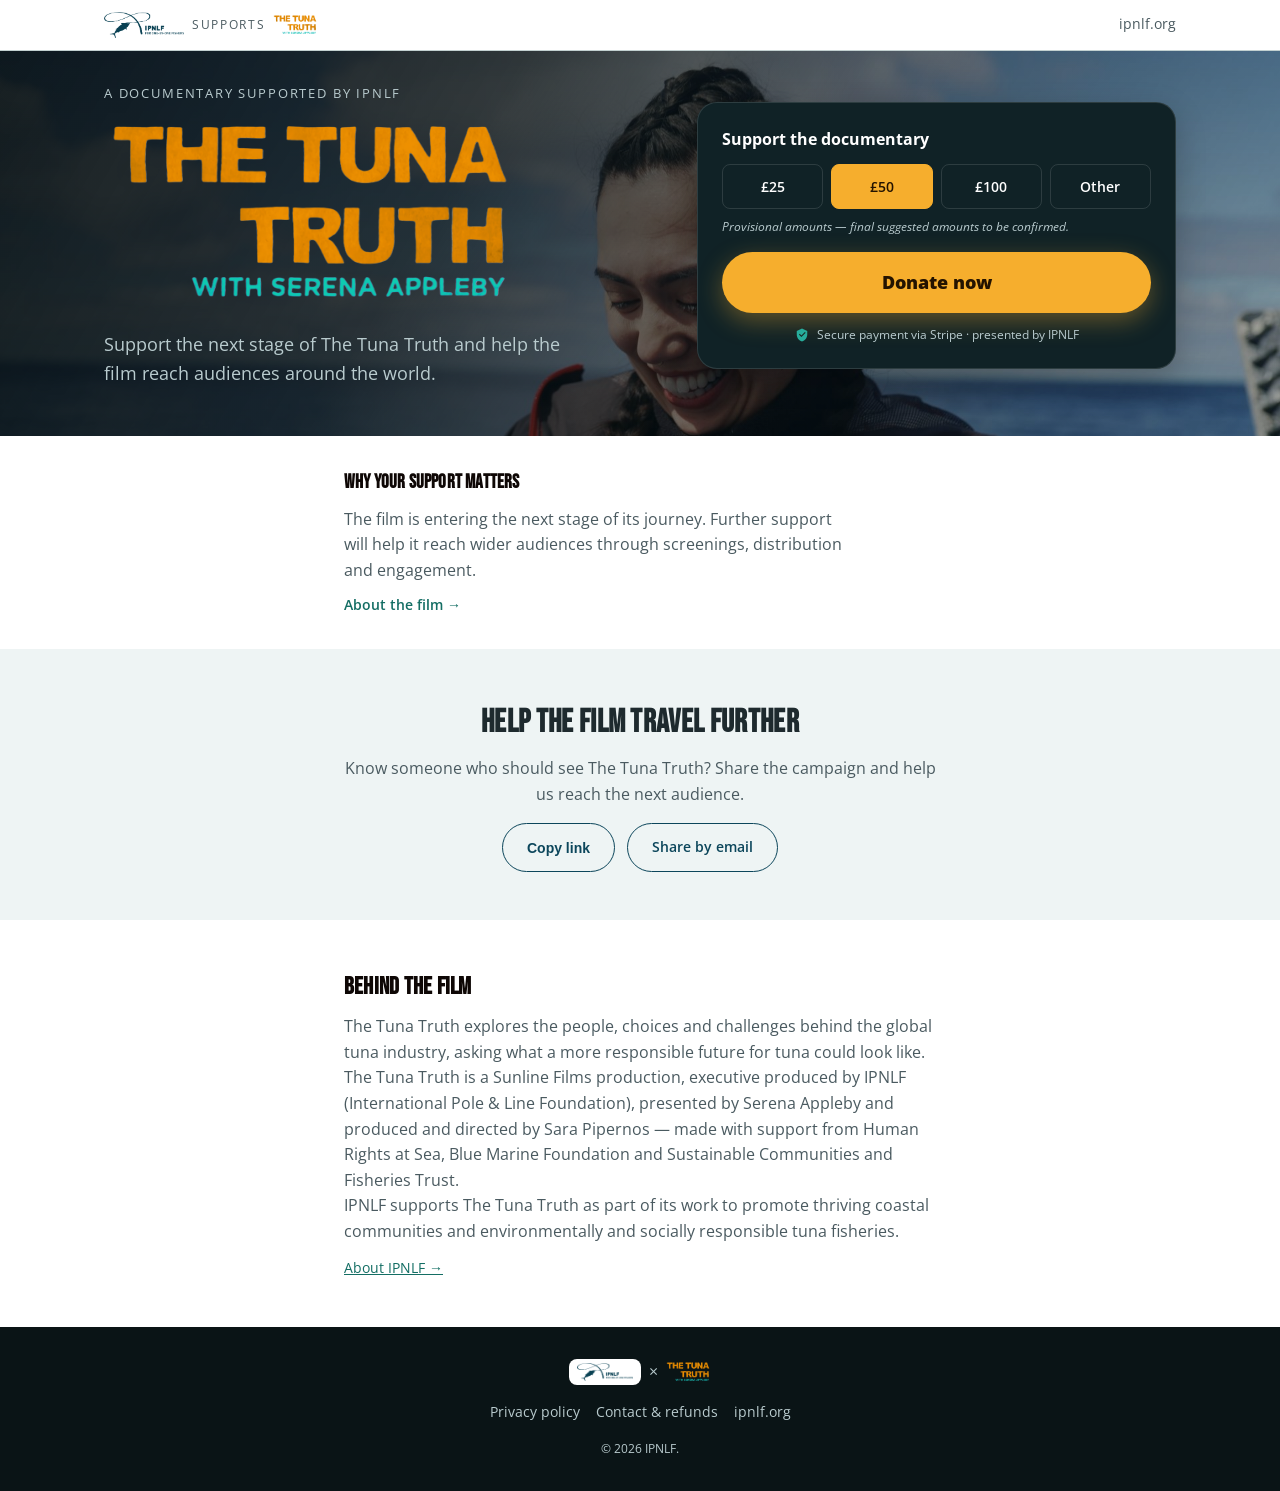
==== index.html @ 3b0a6639 "Point canonical URL, OG tags and QR at the live Netlify domain Site is now deployed at https://tunat" ====
<!DOCTYPE html>
<html lang="en-GB">
<head>
<meta charset="utf-8">
<meta name="viewport" content="width=device-width, initial-scale=1">
<title>The Tuna Truth — Support the documentary | IPNLF</title>
<meta name="description" content="Support The Tuna Truth, a documentary backed by IPNLF. Donate securely to help it reach further.">

<!-- Open Graph / social sharing -->
<meta property="og:type" content="website">
<meta property="og:title" content="The Tuna Truth — Support the documentary">
<meta property="og:description" content="Support The Tuna Truth, a documentary backed by IPNLF. Donate securely to help it reach further.">
<meta property="og:image" content="https://tunatruthdonation.netlify.app/assets/img/og-image.jpg">
<meta property="og:url" content="https://tunatruthdonation.netlify.app/">
<meta name="twitter:card" content="summary_large_image">

<link rel="icon" type="image/svg+xml" href="assets/img/favicon.svg">
<link rel="stylesheet" href="assets/css/tokens.css">
<link rel="stylesheet" href="assets/css/components.css">
</head>
<body>
<div id="app"></div>

<script src="assets/js/config.js"></script>
<script src="assets/js/components.js"></script>
<script>
  const sections = [
    TT.header(),
    TT.heroDonate(),
    TT.whySupportMatters(),
    TT.shareBlock(),
    TT.credibility(),
    TT.footer(),
  ];
  document.getElementById('app').innerHTML = sections.join('');
  TT.initInteractions();
</script>
</body>
</html>
---- assets/css/tokens.css ----
/* ============================================================
   TUNATRUTH SUPPORT — DESIGN TOKENS
   Brand core colours are carried over from the IPNLF design
   system (deep ocean teal-navy + warm orange/gold accent) so the
   page reads as genuinely IPNLF, but this page uses its own
   cinematic near-black surface + a single warm "support" accent
   for the donation interface, so it feels like a campaign page
   rather than a re-skin of the informational micro-sites.
   ============================================================ */
@import url("https://fonts.googleapis.com/css2?family=Bebas+Neue&family=Open+Sans:ital,wght@0,400;0,500;0,600;0,700;0,800;1,400;1,600&display=swap");

:root {
  /* ---- IPNLF brand core (unchanged from other IPNLF sites) ---- */
  --ipnlf-deep:    #0C465B;
  --ipnlf-teal:    #27AD9C;
  --ipnlf-ocean:   #5CA1B9;
  --ipnlf-orange:  #E88C33;
  --ipnlf-gold:    #F6AE2D;
  --ipnlf-teal-deep:  #146E64;

  /* ---- Cinematic surface (TunaTruth-specific, campaign feel) ---- */
  --cinema-black:   #0A1416;
  --cinema-panel:   #102226;
  --cinema-line:    rgba(255,255,255,0.12);

  /* ---- Neutrals ---- */
  --ipnlf-ink:     #0E0705;
  --ipnlf-slate:   #4A5A60;
  --ipnlf-mist:    #C2D0D0;
  --ipnlf-foam:    #EEF4F4;
  --ipnlf-white:   #FFFFFF;

  /* ---- Semantic text ---- */
  --text-strong:       var(--ipnlf-ink);
  --text-body:         #1E2A2E;
  --text-muted:        var(--ipnlf-slate);
  --text-on-dark:      var(--ipnlf-white);
  --text-on-dark-soft: #B9CBCE;
  --text-link:         var(--ipnlf-teal-deep);

  /* ---- Semantic surfaces ---- */
  --surface-page:  var(--ipnlf-white);
  --surface-soft:  var(--ipnlf-foam);
  --surface-dark:  var(--cinema-black);
  --surface-panel: var(--cinema-panel);

  /* ---- Borders ---- */
  --border-subtle:  var(--ipnlf-mist);
  --border-on-dark: var(--cinema-line);

  /* ---- Brand actions ----
     The donate CTA deliberately uses the warm gold/orange pair, not the
     teal used for informational links elsewhere, so it reads as the one
     actionable thing on the screen rather than blending with nav/body links. */
  --brand-primary:   var(--ipnlf-deep);
  --brand-secondary: var(--ipnlf-teal);
  --cta-bg:          var(--ipnlf-gold);
  --cta-bg-hover:    #ffbf49;
  --cta-text:        #241300;

  /* ---- Type ---- */
  --font-display: "Bebas Neue", "Anton", "Oswald", sans-serif;
  --font-text:    "Open Sans", "Helvetica Neue", Arial, sans-serif;

  --fs-display-lg: 3.25rem;
  --fs-display-md: 2.5rem;
  --fs-h1: 2rem;
  --fs-h2: 1.5rem;
  --fs-h3: 1.2rem;
  --fs-body-lg: 1.125rem;
  --fs-body: 1rem;
  --fs-body-sm: 0.875rem;
  --fs-caption: 0.75rem;
  --fs-overline: 0.8125rem;

  --lh-display: 0.96;
  --lh-heading: 1.15;
  --lh-snug: 1.35;
  --lh-body: 1.6;

  --ls-display: 0.01em;
  --ls-overline: 0.14em;

  /* ---- Spacing (8px base) ---- */
  --space-1: 0.25rem;
  --space-2: 0.5rem;
  --space-3: 0.75rem;
  --space-4: 1rem;
  --space-5: 1.5rem;
  --space-6: 2rem;
  --space-7: 3rem;
  --space-8: 4rem;

  /* ---- Radii ---- */
  --radius-sm: 8px;
  --radius-md: 14px;
  --radius-lg: 20px;
  --radius-pill: 999px;

  /* ---- Shadows ---- */
  --shadow-sm: 0 2px 8px rgba(0,0,0,0.12);
  --shadow-md: 0 10px 30px rgba(0,0,0,0.22);
  --shadow-cta: 0 8px 24px rgba(246,174,45,0.35);

  /* ---- Layout ---- */
  --container-max: 1120px;
  --container-narrow: 640px;
  --container-donate: 420px;
}
---- assets/css/components.css ----
/* ============================================================
   TUNATRUTH SUPPORT — COMPONENTS
   Mobile-first: the hero+donate panel is written to fit inside a
   single phone viewport without scrolling wherever practical.
   ============================================================ */

* { box-sizing: border-box; }

html { scroll-behavior: smooth; }

body {
  margin: 0;
  background: var(--surface-page);
  color: var(--text-body);
  font-family: var(--font-text);
  font-size: var(--fs-body);
  line-height: var(--lh-body);
  -webkit-font-smoothing: antialiased;
}

img { max-width: 100%; display: block; }
a { color: var(--text-link); }

.tt-container {
  max-width: var(--container-max);
  margin: 0 auto;
  padding: 0 var(--space-5);
}

/* ---- real logo images (replace earlier fabricated CSS wordmarks) ---- */
.tt-logo { display: block; width: auto; }
.tt-logo--ipnlf.tt-logo--xs { height: 18px; }
.tt-logo--ipnlf.tt-logo--sm { height: 26px; }
.tt-logo--tunatruth.tt-logo--xs { height: 22px; }
.tt-logo--tunatruth.tt-logo--sm { height: 34px; }
.tt-logo--tunatruth.tt-logo--lg { width: clamp(220px, 46vw, 420px); height: auto; }

/* IPNLF's real logo is dark navy on transparent, made for light
   backgrounds — this chip gives it a light patch to sit on wherever it
   needs to appear over a dark surface (footer, confirmation page). */
.tt-logo-chip {
  display: inline-flex;
  align-items: center;
  background: var(--ipnlf-white);
  padding: var(--space-1) var(--space-2);
  border-radius: var(--radius-sm);
}

/* ---- header ----
   Light surface (not the cinematic dark used elsewhere) so IPNLF's real
   logo — dark navy on transparent, designed for light backgrounds —
   reads properly rather than disappearing into a dark bar. */
.tt-header {
  background: var(--surface-page);
  border-bottom: 1px solid var(--border-subtle);
}
.tt-header__inner {
  display: flex;
  align-items: center;
  justify-content: space-between;
  padding-top: var(--space-3);
  padding-bottom: var(--space-3);
}
.tt-lockup { display: flex; align-items: center; gap: var(--space-2); flex-wrap: wrap; }
.tt-lockup__joiner {
  font-family: var(--font-text);
  font-size: var(--fs-caption);
  color: var(--text-muted);
  text-transform: uppercase;
  letter-spacing: var(--ls-overline);
}
.tt-header__link {
  color: var(--text-muted);
  font-size: var(--fs-body-sm);
  text-decoration: none;
  border-bottom: 1px solid transparent;
}
.tt-header__link:hover { border-bottom-color: currentColor; }

/* ---- hero + donate (above the fold) ---- */
.tt-hero {
  background-color: var(--surface-dark);
  /* Dark scrim (heavier over the identity/logo side) over the real
     documentary still, so the logo and support line stay legible
     regardless of how bright the sky is behind them. */
  background-image:
    linear-gradient(120deg, rgba(6,14,16,0.90) 0%, rgba(6,14,16,0.78) 35%, rgba(6,14,16,0.45) 65%, rgba(6,14,16,0.25) 100%),
    url("../img/hero-photo.jpg");
  background-size: cover;
  background-position: center 30%;
  padding: var(--space-6) 0 var(--space-7);
}
.tt-hero__grid {
  display: grid;
  gap: var(--space-6);
  grid-template-columns: 1fr;
}
/* Tighten the above-the-fold block on small phones so the CTA (and
   ideally the trust line under it) clears the viewport without
   scrolling, even once browser chrome eats into real usable height. */
@media (max-width: 480px) {
  .tt-hero { padding: var(--space-3) 0 var(--space-4); }
  .tt-hero__grid { gap: var(--space-3); }
  .tt-hero__eyebrow { margin-bottom: var(--space-1); font-size: 0.7rem; }
  .tt-hero__title { margin-bottom: var(--space-1); }
  .tt-logo--tunatruth.tt-logo--lg { width: clamp(170px, 58vw, 260px); }
  .tt-hero__support-line { font-size: var(--fs-body); }
  .tt-donate-panel { padding: var(--space-4); }
  .tt-donate-panel__eyebrow { margin-bottom: var(--space-2); }
  .tt-amounts { margin-bottom: var(--space-1); }
  .tt-donate-panel__note { margin-bottom: var(--space-2); }
  .tt-donate-panel__trust { margin-top: var(--space-2); }
}
@media (min-width: 860px) {
  .tt-hero__grid { grid-template-columns: 1.05fr 0.95fr; align-items: center; gap: var(--space-8); }
}

.tt-hero__eyebrow {
  margin: 0 0 var(--space-2);
  color: var(--text-on-dark-soft);
  font-size: var(--fs-overline);
  text-transform: uppercase;
  letter-spacing: var(--ls-overline);
}
.tt-hero__title { margin: 0 0 var(--space-3); }
.tt-hero__support-line {
  margin: 0;
  max-width: 46ch;
  color: var(--text-on-dark-soft);
  font-size: var(--fs-body-lg);
}

.tt-hero__panel { display: flex; }

.tt-donate-panel {
  width: 100%;
  background: var(--surface-panel);
  border: 1px solid var(--border-on-dark);
  border-radius: var(--radius-lg);
  padding: var(--space-5);
  box-shadow: var(--shadow-md);
}
.tt-donate-panel__eyebrow {
  margin: 0 0 var(--space-3);
  color: var(--ipnlf-white);
  font-weight: 700;
  font-size: var(--fs-body);
}
.tt-amounts {
  display: grid;
  grid-template-columns: repeat(4, 1fr);
  gap: var(--space-2);
  margin-bottom: var(--space-2);
}
.tt-amount {
  font-family: var(--font-text);
  font-size: var(--fs-body-sm);
  font-weight: 600;
  padding: var(--space-3) var(--space-1);
  border-radius: var(--radius-sm);
  border: 1px solid var(--border-on-dark);
  background: transparent;
  color: var(--ipnlf-white);
  cursor: pointer;
  transition: background 0.15s, border-color 0.15s;
}
.tt-amount:hover { border-color: var(--ipnlf-gold); }
.tt-amount.is-selected {
  background: var(--ipnlf-gold);
  border-color: var(--ipnlf-gold);
  color: var(--cta-text);
}
.tt-donate-panel__note {
  margin: 0 0 var(--space-4);
  font-size: var(--fs-caption);
  color: var(--text-on-dark-soft);
  font-style: italic;
}
.tt-cta {
  display: block;
  width: 100%;
  text-align: center;
  padding: var(--space-4);
  border-radius: var(--radius-pill);
  background: var(--cta-bg);
  color: var(--cta-text);
  font-weight: 800;
  font-size: var(--fs-body-lg);
  text-decoration: none;
  box-shadow: var(--shadow-cta);
  transition: background 0.15s, transform 0.1s;
}
.tt-cta:hover { background: var(--cta-bg-hover); }
.tt-cta:active { transform: translateY(1px); }
.tt-donate-panel__trust {
  display: flex;
  align-items: center;
  gap: var(--space-2);
  justify-content: center;
  margin: var(--space-3) 0 0;
  font-size: var(--fs-caption);
  color: var(--text-on-dark-soft);
}
.tt-donate-panel__trust svg { color: var(--ipnlf-teal); flex-shrink: 0; }

/* ---- generic sections ---- */
.tt-section { padding: var(--space-7) 0; }
.tt-section--soft { background: var(--surface-soft); }
.tt-section__grid {
  display: grid;
  gap: var(--space-5);
  grid-template-columns: 1fr;
}
@media (min-width: 720px) {
  .tt-section__grid { grid-template-columns: repeat(3, 1fr); }
}
.tt-card__title {
  margin: 0 0 var(--space-2);
  font-family: var(--font-display);
  font-size: var(--fs-h2);
  color: var(--text-strong);
  letter-spacing: var(--ls-display);
}
.tt-card__body { margin: 0; color: var(--text-muted); }

/* ---- why your support matters ----
   Deliberately lighter than a full .tt-section: one short reassurance
   block, not a third of an information page, so it doesn't compete
   with the hero/donate panel above it. */
.tt-why { padding: var(--space-6) 0; }
.tt-why__inner { max-width: var(--container-narrow); }
.tt-why__title {
  margin: 0 0 var(--space-2);
  font-family: var(--font-display);
  font-size: var(--fs-h3);
  color: var(--text-strong);
  letter-spacing: var(--ls-display);
}
.tt-why__body { margin: 0 0 var(--space-2); color: var(--text-muted); max-width: 56ch; }
.tt-why__link { font-size: var(--fs-body-sm); font-weight: 600; text-decoration: none; }
.tt-why__link:hover { text-decoration: underline; }

/* ---- share ---- */
.tt-share { text-align: center; max-width: var(--container-narrow); }
.tt-share__title {
  margin: 0 0 var(--space-2);
  font-family: var(--font-display);
  font-size: var(--fs-h1);
  letter-spacing: var(--ls-display);
}
.tt-share__body { margin: 0 0 var(--space-4); color: var(--text-muted); }
.tt-share__actions { display: flex; gap: var(--space-3); justify-content: center; flex-wrap: wrap; }
.tt-btn-secondary {
  padding: var(--space-3) var(--space-5);
  border-radius: var(--radius-pill);
  border: 1px solid var(--ipnlf-deep);
  background: transparent;
  color: var(--ipnlf-deep);
  font-weight: 600;
  font-size: var(--fs-body-sm);
  cursor: pointer;
  text-decoration: none;
}
.tt-btn-secondary:hover { background: var(--ipnlf-deep); color: var(--ipnlf-white); }
.tt-share__copied { margin: var(--space-3) 0 0; color: var(--ipnlf-teal-deep); font-size: var(--fs-body-sm); }

/* ---- credibility ---- */
.tt-credibility { max-width: var(--container-narrow); }
.tt-credibility__links { display: flex; gap: var(--space-4); margin-top: var(--space-3); flex-wrap: wrap; font-size: var(--fs-body-sm); }

/* ---- footer ---- */
.tt-footer { background: var(--surface-dark); padding: var(--space-6) 0; }
.tt-footer__inner { display: flex; flex-direction: column; gap: var(--space-4); align-items: center; text-align: center; }
.tt-footer__brands { display: flex; align-items: center; gap: var(--space-2); }
.tt-footer__x { color: var(--text-on-dark-soft); }
.tt-footer__links { display: flex; gap: var(--space-4); flex-wrap: wrap; justify-content: center; }
.tt-footer__links a { color: var(--text-on-dark-soft); font-size: var(--fs-body-sm); text-decoration: none; }
.tt-footer__links a:hover { color: var(--ipnlf-white); }
.tt-footer__copy { margin: 0; color: var(--text-on-dark-soft); font-size: var(--fs-caption); }

/* ---- focus visibility (accessibility) ---- */
a:focus-visible, button:focus-visible {
  outline: 3px solid var(--ipnlf-gold);
  outline-offset: 2px;
}

/* ---- confirmation page (thank-you.html) ---- */
.tt-confirm {
  min-height: 100vh;
  display: flex;
  align-items: center;
  justify-content: center;
  background: var(--surface-dark);
  padding: var(--space-6) var(--space-5);
}
.tt-confirm__panel {
  max-width: 480px;
  text-align: center;
  background: var(--surface-panel);
  border: 1px solid var(--border-on-dark);
  border-radius: var(--radius-lg);
  padding: var(--space-7) var(--space-5);
}
.tt-confirm__icon { color: var(--ipnlf-teal); margin-bottom: var(--space-4); }
.tt-confirm__title {
  margin: 0 0 var(--space-3);
  font-family: var(--font-display);
  font-size: var(--fs-display-md);
  color: var(--ipnlf-white);
  letter-spacing: var(--ls-display);
}
.tt-confirm__body { color: var(--text-on-dark-soft); margin: 0 0 var(--space-5); }
.tt-confirm__actions { display: flex; gap: var(--space-3); justify-content: center; flex-wrap: wrap; }
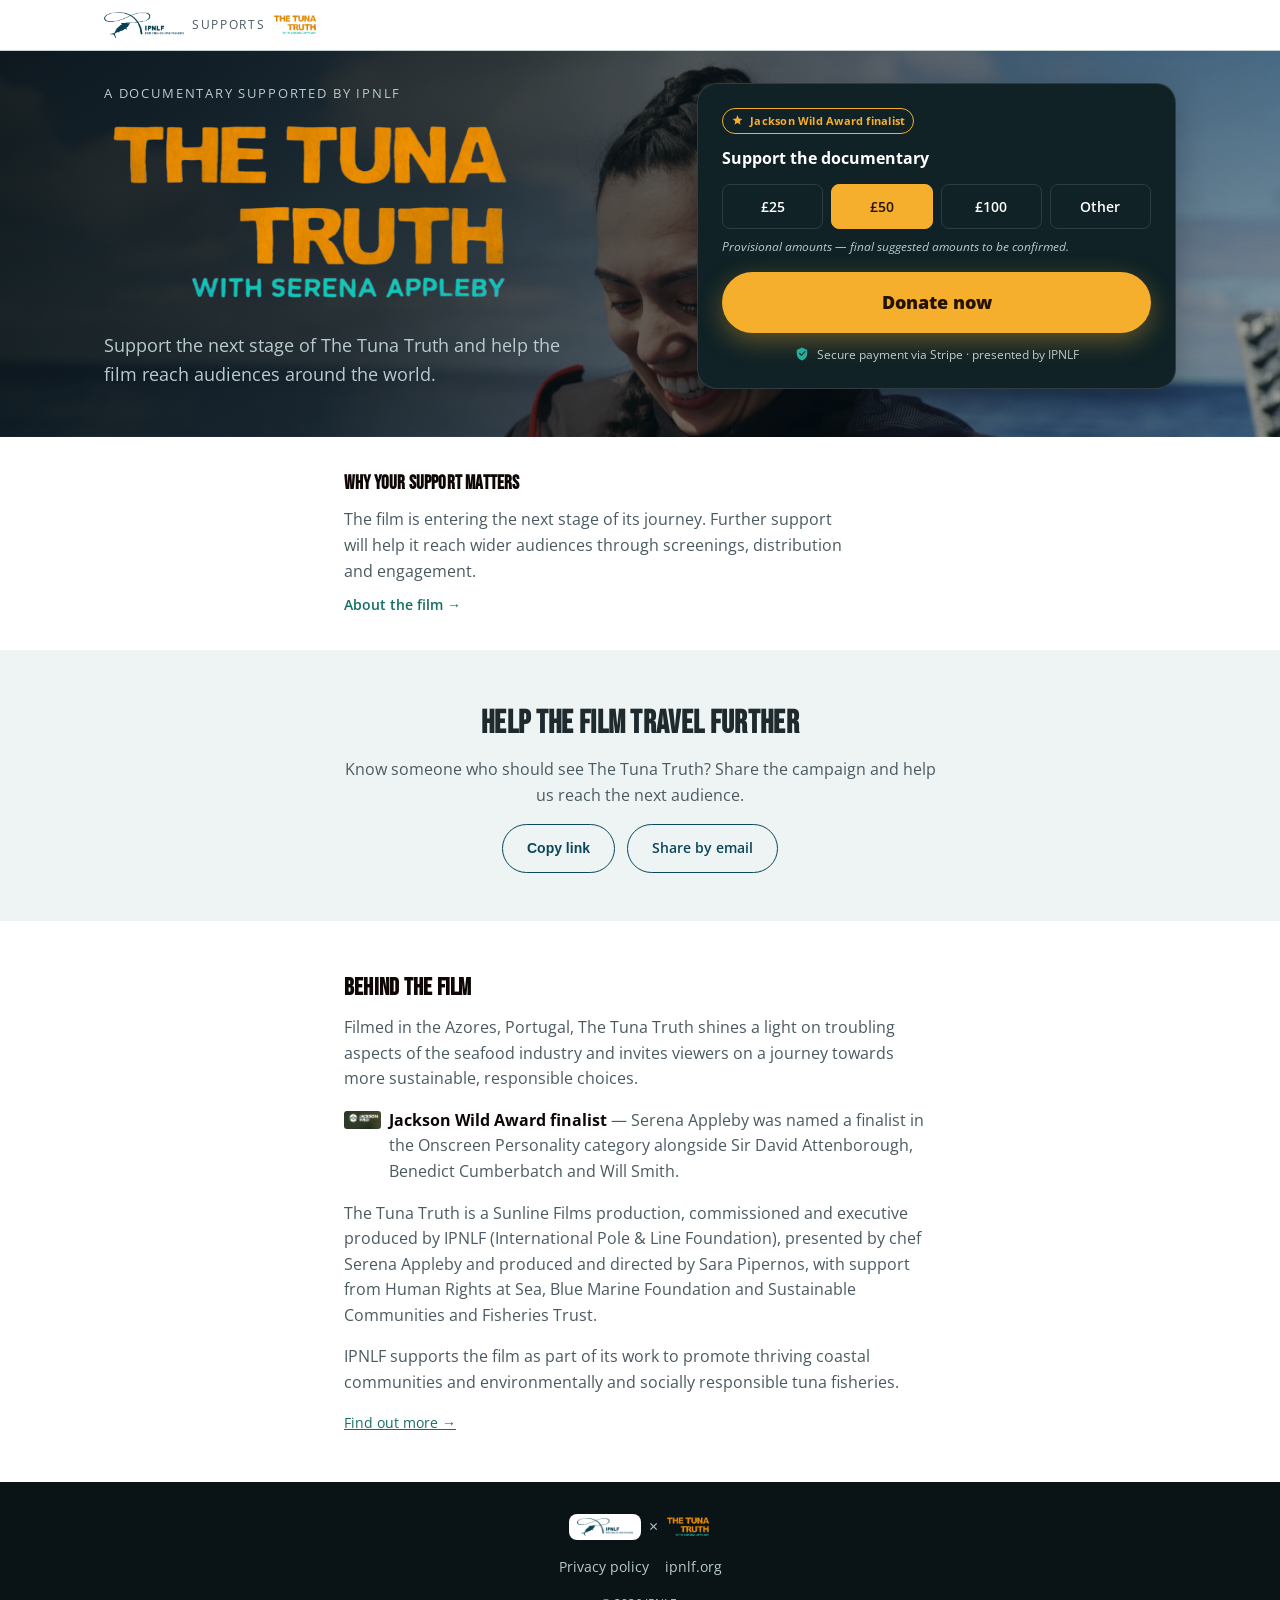
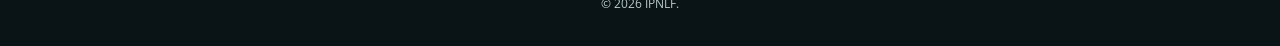
==== commit bea6b358: "Move hosting from Netlify to GitHub Pages under the IPNLF org Repo transferred to github.com/IPNLF/t" ====
--- a/index.html
+++ b/index.html
@@ -10,8 +10,8 @@
 <meta property="og:type" content="website">
 <meta property="og:title" content="The Tuna Truth — Support the documentary">
 <meta property="og:description" content="Support The Tuna Truth, a documentary backed by IPNLF. Donate securely to help it reach further.">
-<meta property="og:image" content="https://tunatruthdonation.netlify.app/assets/img/og-image.jpg">
-<meta property="og:url" content="https://tunatruthdonation.netlify.app/">
+<meta property="og:image" content="https://ipnlf.github.io/tunatruth-support/assets/img/og-image.jpg">
+<meta property="og:url" content="https://ipnlf.github.io/tunatruth-support/">
 <meta name="twitter:card" content="summary_large_image">
 
 <link rel="icon" type="image/svg+xml" href="assets/img/favicon.svg">
--- a/assets/css/components.css
+++ b/assets/css/components.css
@@ -106,6 +106,7 @@
   .tt-logo--tunatruth.tt-logo--lg { width: clamp(170px, 58vw, 260px); }
   .tt-hero__support-line { font-size: var(--fs-body); }
   .tt-donate-panel { padding: var(--space-4); }
+  .tt-award-badge { margin-bottom: var(--space-2); }
   .tt-donate-panel__eyebrow { margin-bottom: var(--space-2); }
   .tt-amounts { margin-bottom: var(--space-1); }
   .tt-donate-panel__note { margin-bottom: var(--space-2); }
@@ -139,6 +140,19 @@
   border-radius: var(--radius-lg);
   padding: var(--space-5);
   box-shadow: var(--shadow-md);
+}
+.tt-award-badge {
+  display: inline-flex;
+  align-items: center;
+  gap: 6px;
+  margin: 0 0 var(--space-3);
+  padding: 3px var(--space-2);
+  border: 1px solid var(--ipnlf-gold);
+  border-radius: var(--radius-pill);
+  color: var(--ipnlf-gold);
+  font-size: 0.7rem;
+  font-weight: 700;
+  letter-spacing: 0.02em;
 }
 .tt-donate-panel__eyebrow {
   margin: 0 0 var(--space-3);
@@ -264,9 +278,32 @@
 .tt-btn-secondary:hover { background: var(--ipnlf-deep); color: var(--ipnlf-white); }
 .tt-share__copied { margin: var(--space-3) 0 0; color: var(--ipnlf-teal-deep); font-size: var(--fs-body-sm); }
 
-/* ---- credibility ---- */
+/* ---- credibility ----
+   Deliberately one quiet register throughout: one body-copy style,
+   one understated emphasis style for the award line, one link style.
+   No cards, no dividers — calmer and more editorial than a section
+   with a different visual treatment per paragraph. */
 .tt-credibility { max-width: var(--container-narrow); }
-.tt-credibility__links { display: flex; gap: var(--space-4); margin-top: var(--space-3); flex-wrap: wrap; font-size: var(--fs-body-sm); }
+.tt-credibility p {
+  margin: 0 0 var(--space-4);
+  color: var(--text-muted);
+  font-size: var(--fs-body);
+  line-height: var(--lh-body);
+}
+.tt-credibility__award-line {
+  display: flex;
+  align-items: flex-start;
+  gap: var(--space-2);
+}
+.tt-credibility__award-line strong { color: var(--text-strong); }
+.tt-credibility__award-mark {
+  height: 18px;
+  width: auto;
+  border-radius: 3px;
+  flex-shrink: 0;
+  margin-top: 3px;
+}
+.tt-credibility__links { display: flex; gap: var(--space-4); margin-top: var(--space-1); flex-wrap: wrap; font-size: var(--fs-body-sm); }
 
 /* ---- footer ---- */
 .tt-footer { background: var(--surface-dark); padding: var(--space-6) 0; }
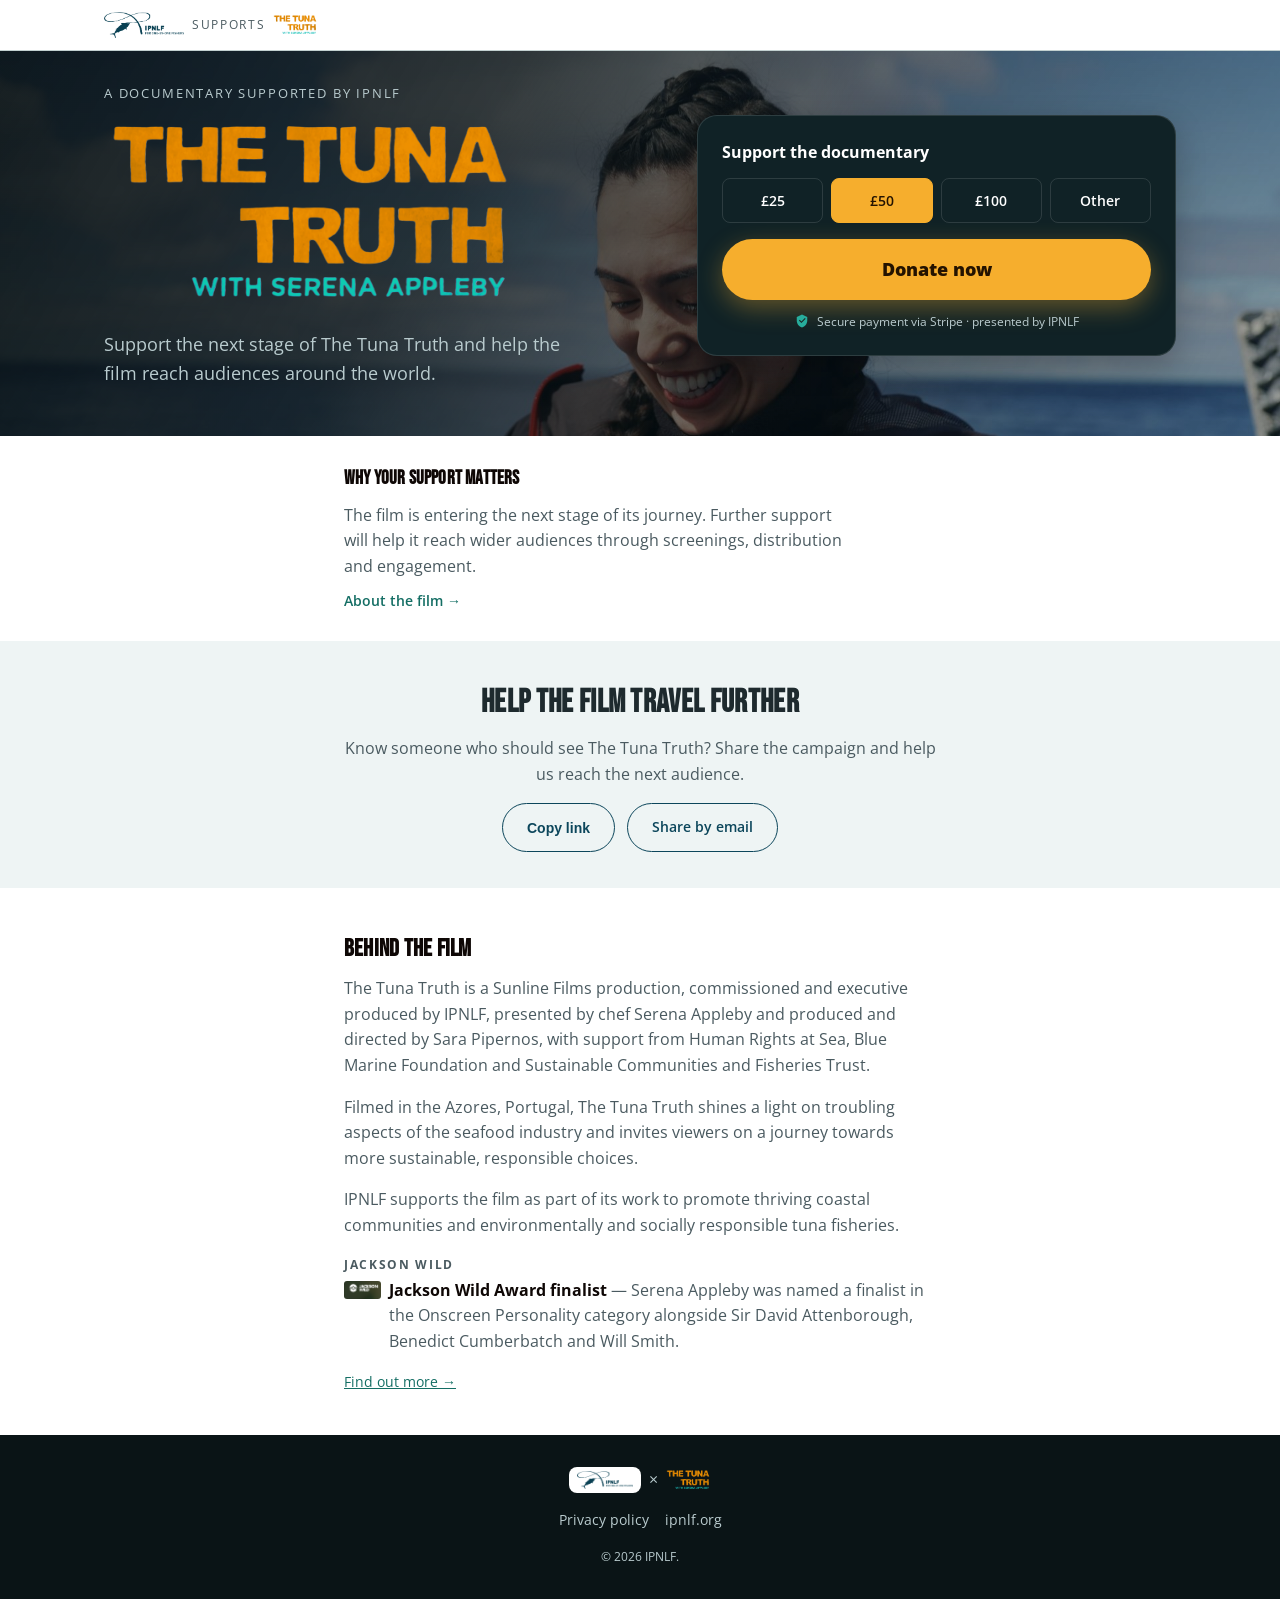
==== commit b3067a6e: "Move to custom domain: donate.tunatruth.com ipnlf.org's DNS isn't managed through the Wix account we" ====
--- a/index.html
+++ b/index.html
@@ -10,8 +10,8 @@
 <meta property="og:type" content="website">
 <meta property="og:title" content="The Tuna Truth — Support the documentary">
 <meta property="og:description" content="Support The Tuna Truth, a documentary backed by IPNLF. Donate securely to help it reach further.">
-<meta property="og:image" content="https://ipnlf.github.io/tunatruth-support/assets/img/og-image.jpg">
-<meta property="og:url" content="https://ipnlf.github.io/tunatruth-support/">
+<meta property="og:image" content="https://donate.tunatruth.com/assets/img/og-image.jpg">
+<meta property="og:url" content="https://donate.tunatruth.com/">
 <meta name="twitter:card" content="summary_large_image">
 
 <link rel="icon" type="image/svg+xml" href="assets/img/favicon.svg">
--- a/assets/css/components.css
+++ b/assets/css/components.css
@@ -106,10 +106,8 @@
   .tt-logo--tunatruth.tt-logo--lg { width: clamp(170px, 58vw, 260px); }
   .tt-hero__support-line { font-size: var(--fs-body); }
   .tt-donate-panel { padding: var(--space-4); }
-  .tt-award-badge { margin-bottom: var(--space-2); }
   .tt-donate-panel__eyebrow { margin-bottom: var(--space-2); }
-  .tt-amounts { margin-bottom: var(--space-1); }
-  .tt-donate-panel__note { margin-bottom: var(--space-2); }
+  .tt-amounts { margin-bottom: var(--space-3); }
   .tt-donate-panel__trust { margin-top: var(--space-2); }
 }
 @media (min-width: 860px) {
@@ -141,19 +139,6 @@
   padding: var(--space-5);
   box-shadow: var(--shadow-md);
 }
-.tt-award-badge {
-  display: inline-flex;
-  align-items: center;
-  gap: 6px;
-  margin: 0 0 var(--space-3);
-  padding: 3px var(--space-2);
-  border: 1px solid var(--ipnlf-gold);
-  border-radius: var(--radius-pill);
-  color: var(--ipnlf-gold);
-  font-size: 0.7rem;
-  font-weight: 700;
-  letter-spacing: 0.02em;
-}
 .tt-donate-panel__eyebrow {
   margin: 0 0 var(--space-3);
   color: var(--ipnlf-white);
@@ -164,7 +149,7 @@
   display: grid;
   grid-template-columns: repeat(4, 1fr);
   gap: var(--space-2);
-  margin-bottom: var(--space-2);
+  margin-bottom: var(--space-4);
 }
 .tt-amount {
   font-family: var(--font-text);
@@ -183,12 +168,6 @@
   background: var(--ipnlf-gold);
   border-color: var(--ipnlf-gold);
   color: var(--cta-text);
-}
-.tt-donate-panel__note {
-  margin: 0 0 var(--space-4);
-  font-size: var(--fs-caption);
-  color: var(--text-on-dark-soft);
-  font-style: italic;
 }
 .tt-cta {
   display: block;
@@ -218,8 +197,12 @@
 .tt-donate-panel__trust svg { color: var(--ipnlf-teal); flex-shrink: 0; }
 
 /* ---- generic sections ---- */
-.tt-section { padding: var(--space-7) 0; }
-.tt-section--soft { background: var(--surface-soft); }
+/* 2.625rem is ~12.5% tighter than the space-7 (3rem) this used to be —
+   applies to "Behind the film"; "Why your support matters" and "Help
+   the film travel further" have their own (tighter still) overrides
+   below, per the 2026-09-08 spacing pass. */
+.tt-section { padding: 2.625rem 0; }
+.tt-section--soft { background: var(--surface-soft); padding: 2.25rem 0; }
 .tt-section__grid {
   display: grid;
   gap: var(--space-5);
@@ -241,7 +224,7 @@
    Deliberately lighter than a full .tt-section: one short reassurance
    block, not a third of an information page, so it doesn't compete
    with the hero/donate panel above it. */
-.tt-why { padding: var(--space-6) 0; }
+.tt-why { padding: 1.75rem 0; } /* ~12.5% tighter than the 2rem (space-6) this used to be */
 .tt-why__inner { max-width: var(--container-narrow); }
 .tt-why__title {
   margin: 0 0 var(--space-2);
@@ -304,6 +287,16 @@
   margin-top: 3px;
 }
 .tt-credibility__links { display: flex; gap: var(--space-4); margin-top: var(--space-1); flex-wrap: wrap; font-size: var(--fs-body-sm); }
+/* Small label, same typographic language as the hero eyebrow (just
+   re-toned for a light background) — not a new decorative pattern. */
+.tt-credibility p.tt-credibility__eyebrow {
+  margin: 0 0 var(--space-1);
+  color: var(--text-muted);
+  font-size: var(--fs-caption);
+  font-weight: 700;
+  text-transform: uppercase;
+  letter-spacing: var(--ls-overline);
+}
 
 /* ---- footer ---- */
 .tt-footer { background: var(--surface-dark); padding: var(--space-6) 0; }
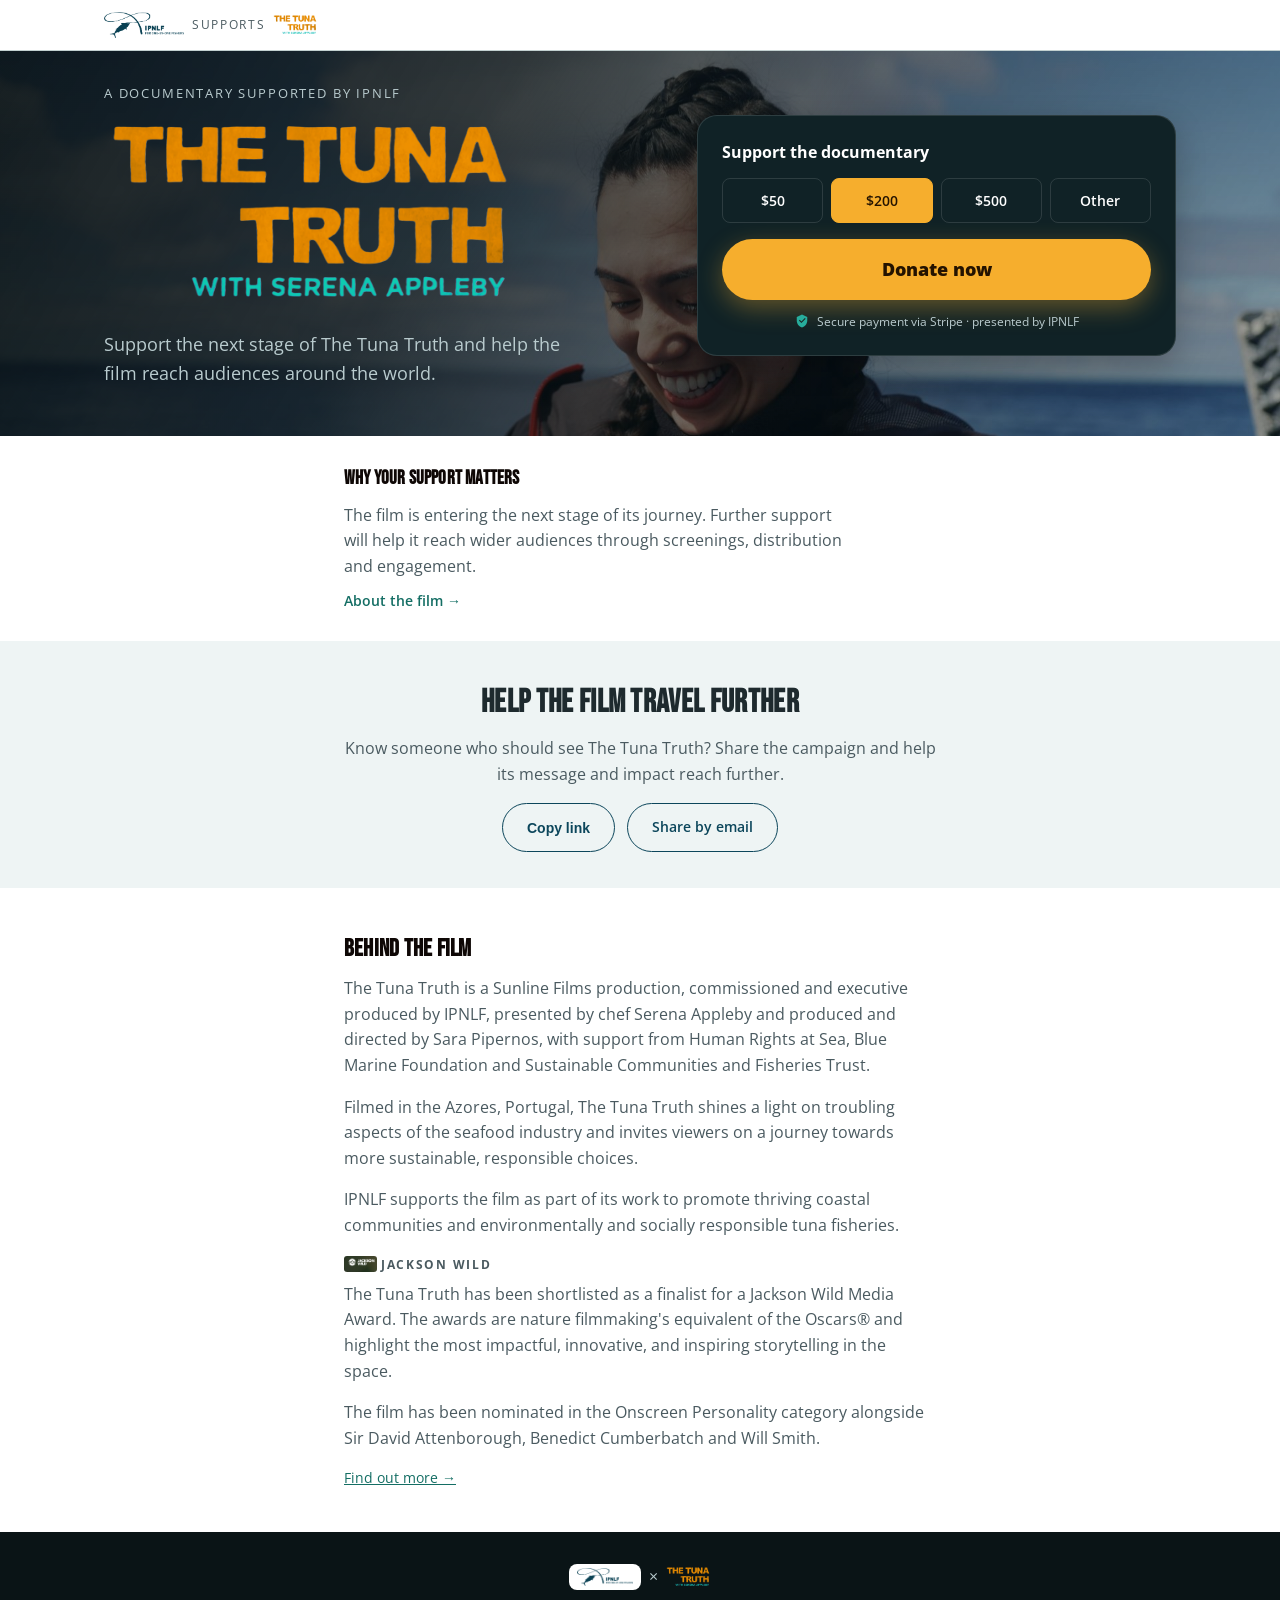
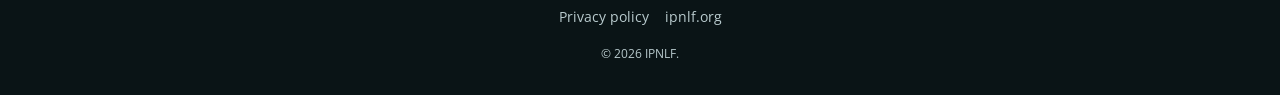
==== commit e92206fe: "Add Cloudflare Web Analytics Cookieless, no consent banner needed (not classified as personal data p" ====
--- a/index.html
+++ b/index.html
@@ -35,5 +35,8 @@
   document.getElementById('app').innerHTML = sections.join('');
   TT.initInteractions();
 </script>
+<!-- Cloudflare Web Analytics -->
+<script type='module' src='https://static.cloudflareinsights.com/beacon.min.js' data-cf-beacon='{"token": "815903f9d9ef4758bc72cea958ed2183"}'></script>
+<!-- End Cloudflare Web Analytics -->
 </body>
 </html>
--- a/assets/css/components.css
+++ b/assets/css/components.css
@@ -273,24 +273,20 @@
   font-size: var(--fs-body);
   line-height: var(--lh-body);
 }
-.tt-credibility__award-line {
-  display: flex;
-  align-items: flex-start;
-  gap: var(--space-2);
-}
-.tt-credibility__award-line strong { color: var(--text-strong); }
 .tt-credibility__award-mark {
-  height: 18px;
+  height: 16px;
   width: auto;
   border-radius: 3px;
   flex-shrink: 0;
-  margin-top: 3px;
 }
 .tt-credibility__links { display: flex; gap: var(--space-4); margin-top: var(--space-1); flex-wrap: wrap; font-size: var(--fs-body-sm); }
 /* Small label, same typographic language as the hero eyebrow (just
    re-toned for a light background) — not a new decorative pattern. */
 .tt-credibility p.tt-credibility__eyebrow {
-  margin: 0 0 var(--space-1);
+  display: flex;
+  align-items: center;
+  gap: var(--space-1);
+  margin: 0 0 var(--space-2);
   color: var(--text-muted);
   font-size: var(--fs-caption);
   font-weight: 700;
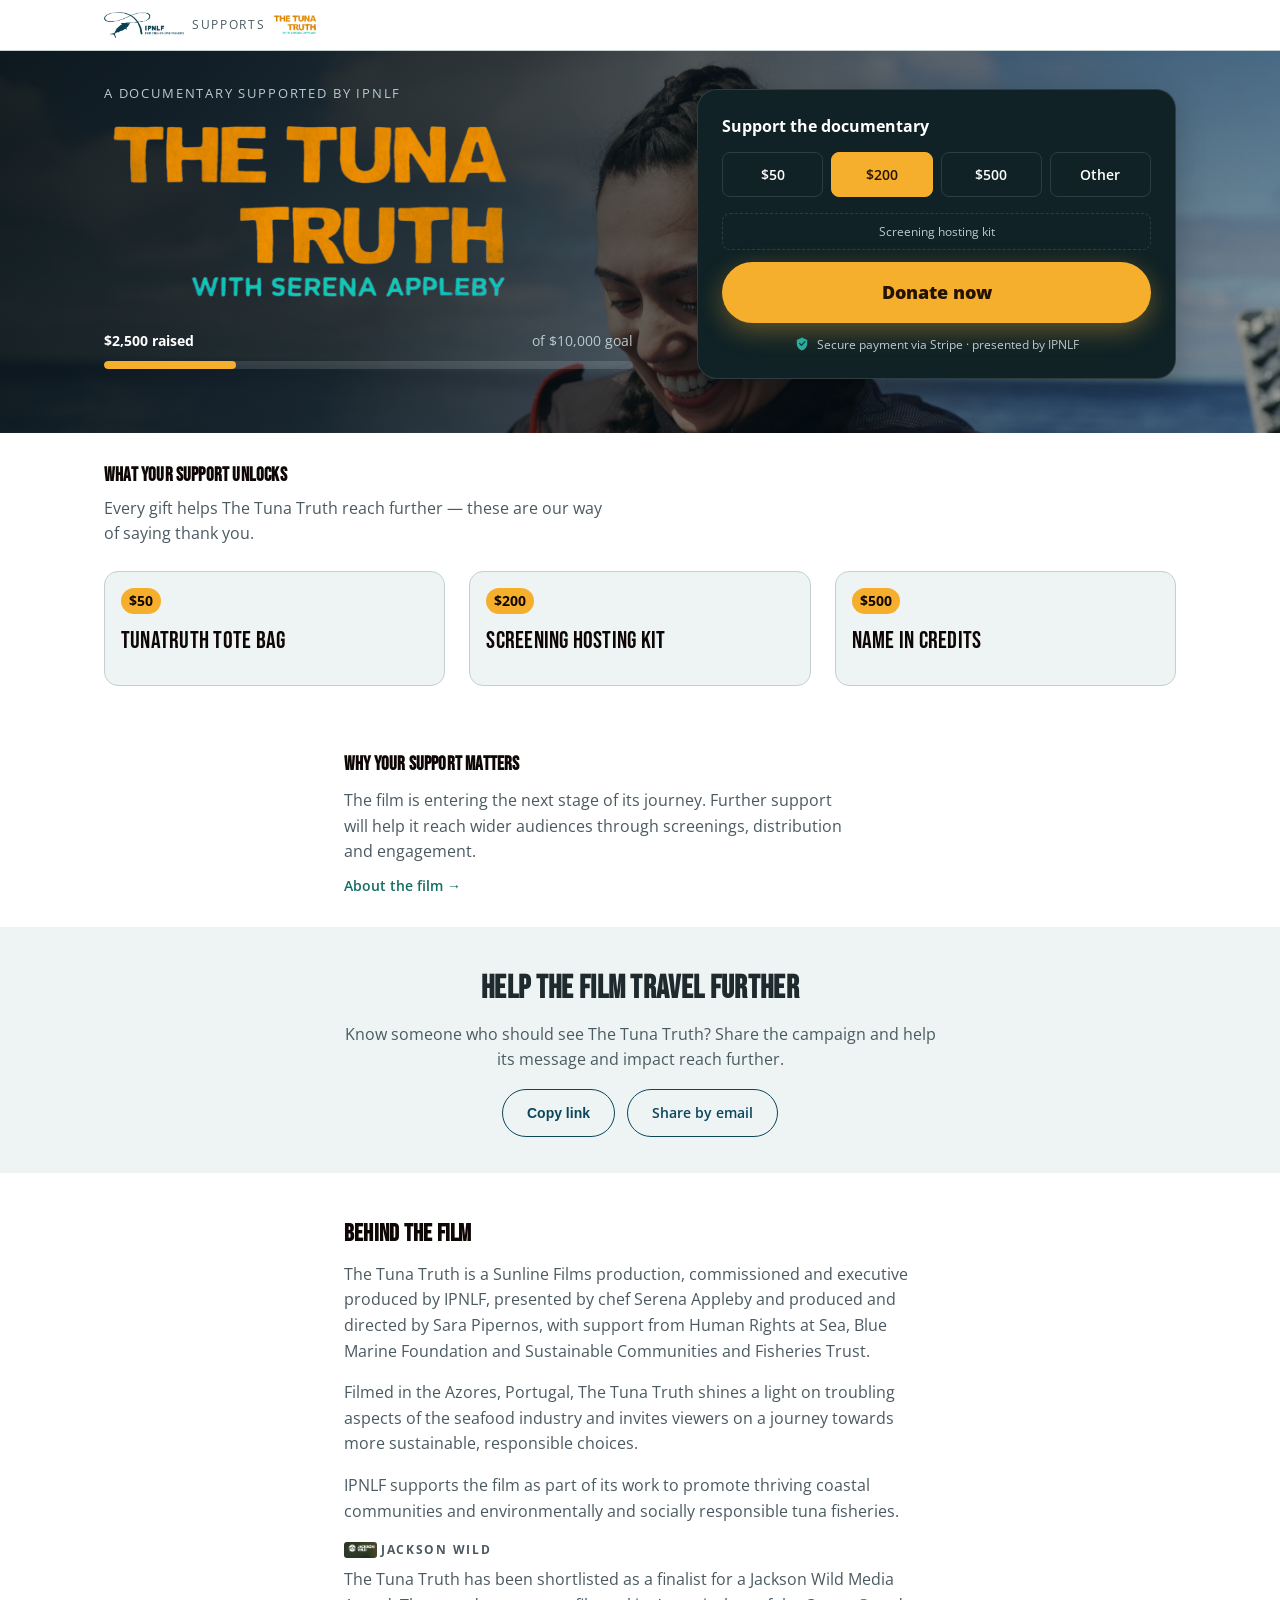
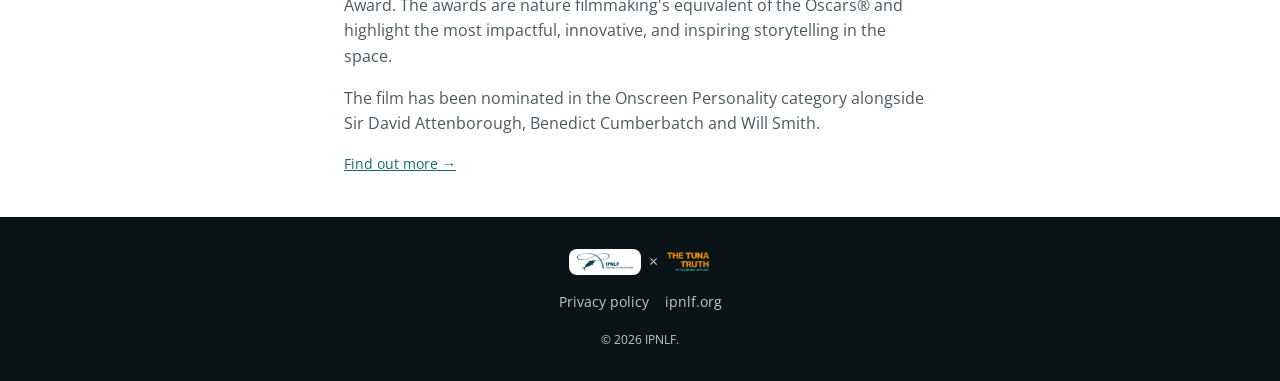
==== commit 0925fb30: "Prototype: add a rewards section to fill the white space below the hero The reward copy was previous" ====
--- a/index.html
+++ b/index.html
@@ -27,6 +27,7 @@
   const sections = [
     TT.header(),
     TT.heroDonate(),
+    TT.rewardsSection(),
     TT.whySupportMatters(),
     TT.shareBlock(),
     TT.credibility(),
--- a/assets/css/components.css
+++ b/assets/css/components.css
@@ -109,6 +109,11 @@
   .tt-donate-panel__eyebrow { margin-bottom: var(--space-2); }
   .tt-amounts { margin-bottom: var(--space-3); }
   .tt-donate-panel__trust { margin-top: var(--space-2); }
+  /* PROTOTYPE elements — tightened so the CTA still clears the fold
+     on common phones with both new elements present. */
+  .tt-progress { margin-bottom: var(--space-2); }
+  .tt-progress__stats { margin-bottom: var(--space-1); }
+  .tt-donate-panel__reward { padding: var(--space-1) var(--space-2); margin-bottom: var(--space-2); }
 }
 @media (min-width: 860px) {
   .tt-hero__grid { grid-template-columns: 1.05fr 0.95fr; align-items: center; gap: var(--space-8); }
@@ -145,6 +150,32 @@
   font-weight: 700;
   font-size: var(--fs-body);
 }
+/* ---- PROTOTYPE (2026-09-21 fork): fundraising progress bar ----
+   Manually updated, not live-linked to Stripe — see config.js. */
+.tt-progress { margin: 0 0 var(--space-4); }
+.tt-progress__stats {
+  display: flex;
+  justify-content: space-between;
+  align-items: baseline;
+  gap: var(--space-2);
+  margin-bottom: var(--space-2);
+  font-size: var(--fs-body-sm);
+}
+.tt-progress__raised { color: var(--ipnlf-white); font-weight: 700; }
+.tt-progress__goal { color: var(--text-on-dark-soft); }
+.tt-progress__track {
+  height: 8px;
+  border-radius: var(--radius-pill);
+  background: rgba(255, 255, 255, 0.12);
+  overflow: hidden;
+}
+.tt-progress__fill {
+  height: 100%;
+  background: var(--ipnlf-gold);
+  border-radius: var(--radius-pill);
+  transition: width 0.3s ease;
+}
+
 .tt-amounts {
   display: grid;
   grid-template-columns: repeat(4, 1fr);
@@ -168,6 +199,19 @@
   background: var(--ipnlf-gold);
   border-color: var(--ipnlf-gold);
   color: var(--cta-text);
+}
+/* ---- PROTOTYPE (2026-09-21 fork): supporter reward reveal ----
+   Not confirmed — see config.js rewardTiers. Understated on purpose,
+   per the brief's "amount stays primary" preference: one small line,
+   not a table or badge, so it doesn't compete with the CTA. */
+.tt-donate-panel__reward {
+  margin: 0 0 var(--space-3);
+  padding: var(--space-2) var(--space-3);
+  border: 1px dashed var(--border-on-dark);
+  border-radius: var(--radius-sm);
+  color: var(--text-on-dark-soft);
+  font-size: var(--fs-caption);
+  text-align: center;
 }
 .tt-cta {
   display: block;
@@ -220,6 +264,64 @@
 }
 .tt-card__body { margin: 0; color: var(--text-muted); }
 
+/* ---- PROTOTYPE (2026-09-21) — mockup A: reward-tier card grid ----
+   Reuses .tt-section__grid / .tt-card__title above rather than
+   inventing a new grid system. */
+.tt-rewards { padding: 1.75rem 0 2.25rem; }
+.tt-rewards .tt-why__title { margin-bottom: var(--space-1); }
+.tt-rewards .tt-why__body { margin-bottom: var(--space-5); }
+.tt-reward-card {
+  padding: var(--space-4);
+  border: 1px solid var(--border-subtle);
+  border-radius: var(--radius-md);
+  background: var(--surface-soft);
+}
+.tt-reward-card__amount {
+  display: inline-block;
+  margin: 0 0 var(--space-2);
+  padding: 2px var(--space-2);
+  border-radius: var(--radius-pill);
+  background: var(--ipnlf-gold);
+  color: var(--ipnlf-ink, #0b1114);
+  font-weight: 700;
+  font-size: var(--fs-body-sm);
+}
+
+/* ---- PROTOTYPE (2026-09-21) — mockup B: compact reward strip ----
+   Sits directly under the hero, no separate heading treatment — a
+   quieter alternative to mockup A's full card-grid section. */
+.tt-reward-strip-section { padding: var(--space-4) 0; }
+.tt-reward-strip__eyebrow {
+  margin: 0 0 var(--space-3);
+  color: var(--text-muted);
+  font-size: var(--fs-overline);
+  text-transform: uppercase;
+  letter-spacing: var(--ls-overline);
+  text-align: center;
+}
+.tt-reward-strip {
+  display: flex;
+  flex-wrap: wrap;
+  justify-content: center;
+  gap: var(--space-2) var(--space-6);
+  margin: 0;
+  padding: 0;
+  list-style: none;
+}
+.tt-reward-strip__item {
+  display: flex;
+  align-items: baseline;
+  gap: var(--space-2);
+}
+.tt-reward-strip__amount {
+  color: var(--text-strong);
+  font-weight: 700;
+}
+.tt-reward-strip__reward { color: var(--text-muted); }
+@media (max-width: 480px) {
+  .tt-reward-strip { flex-direction: column; align-items: center; gap: var(--space-2); }
+}
+
 /* ---- why your support matters ----
    Deliberately lighter than a full .tt-section: one short reassurance
    block, not a third of an information page, so it doesn't compete
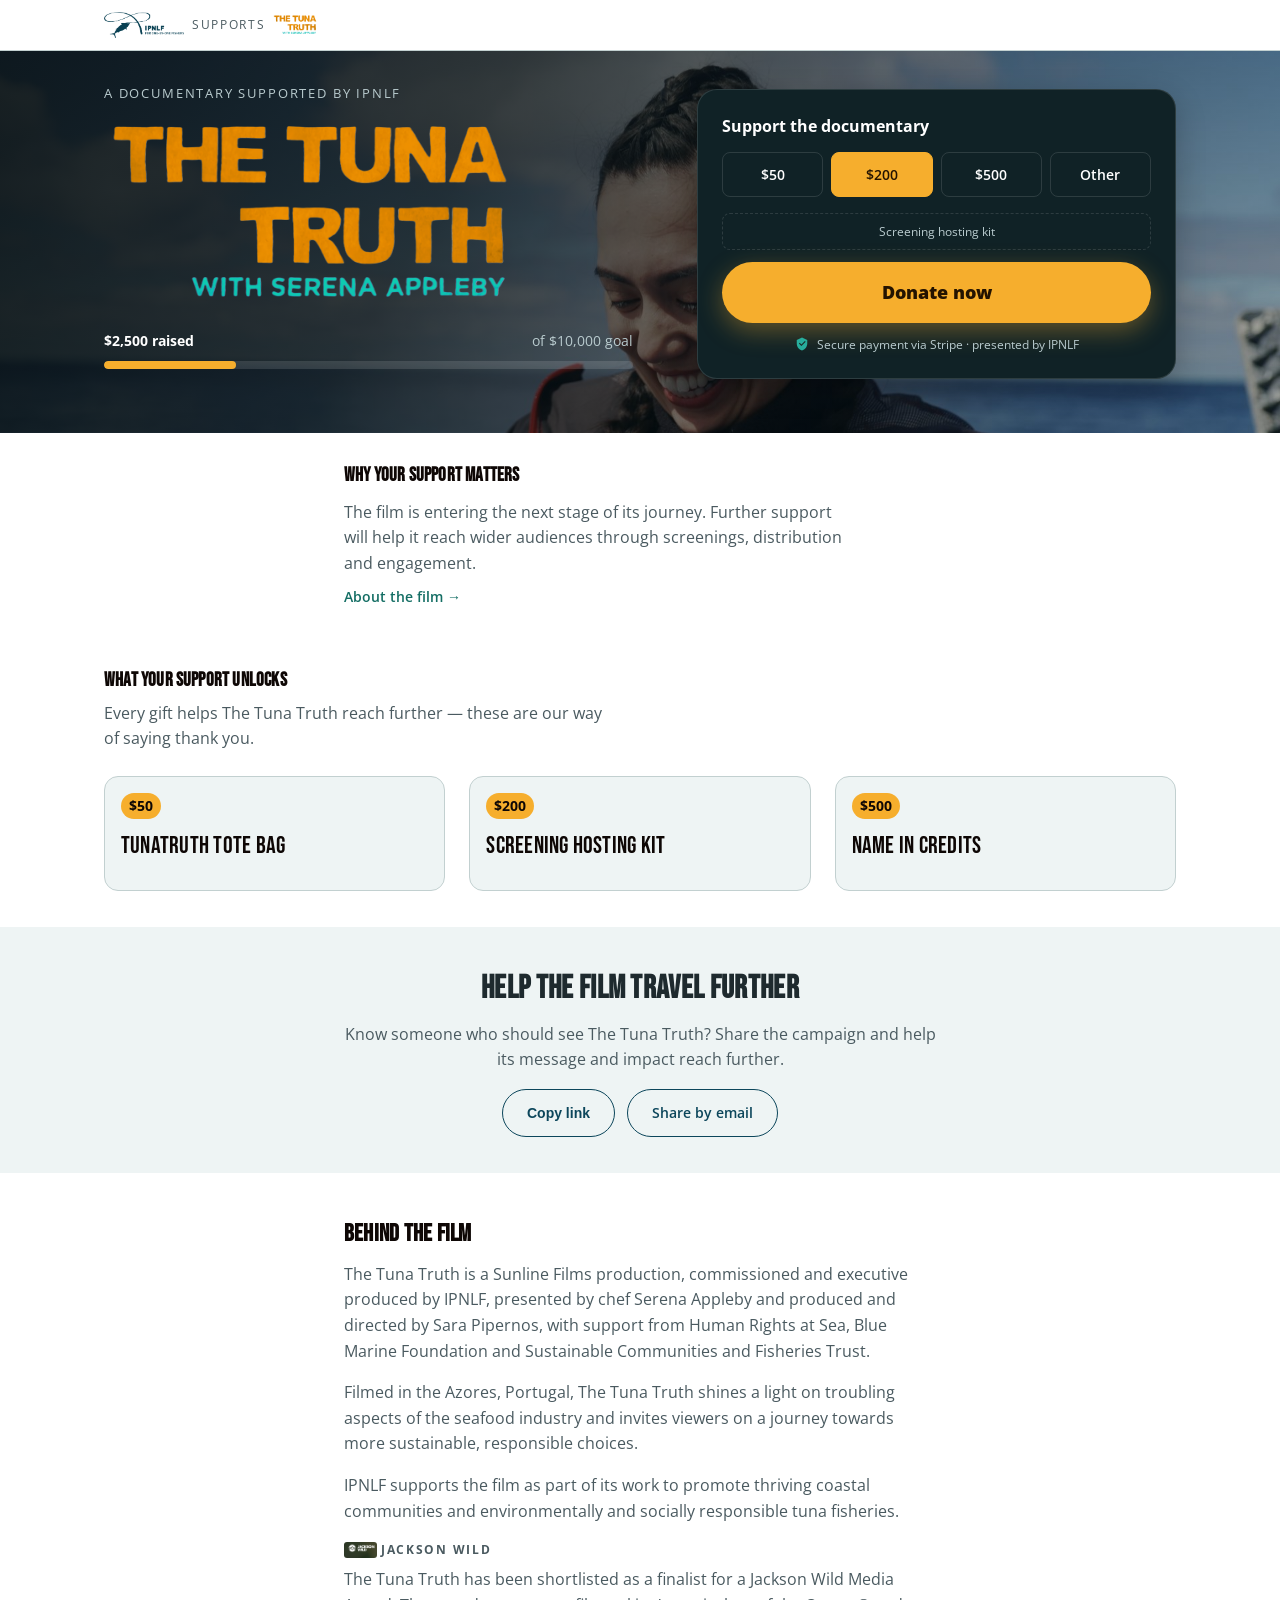
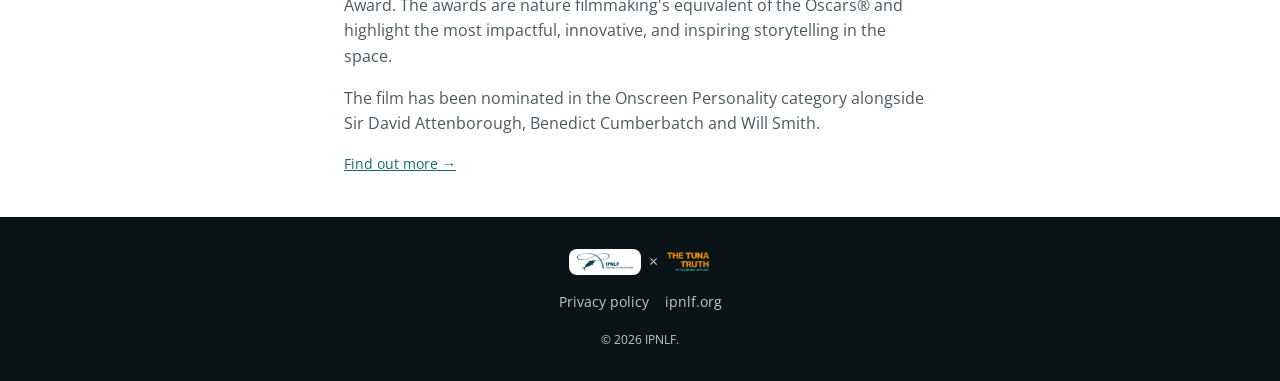
==== commit 8f2a9ee4: "Prototype: put mission copy before the rewards pitch Review feedback: showing "What your support unl" ====
--- a/index.html
+++ b/index.html
@@ -27,8 +27,8 @@
   const sections = [
     TT.header(),
     TT.heroDonate(),
+    TT.whySupportMatters(),
     TT.rewardsSection(),
-    TT.whySupportMatters(),
     TT.shareBlock(),
     TT.credibility(),
     TT.footer(),
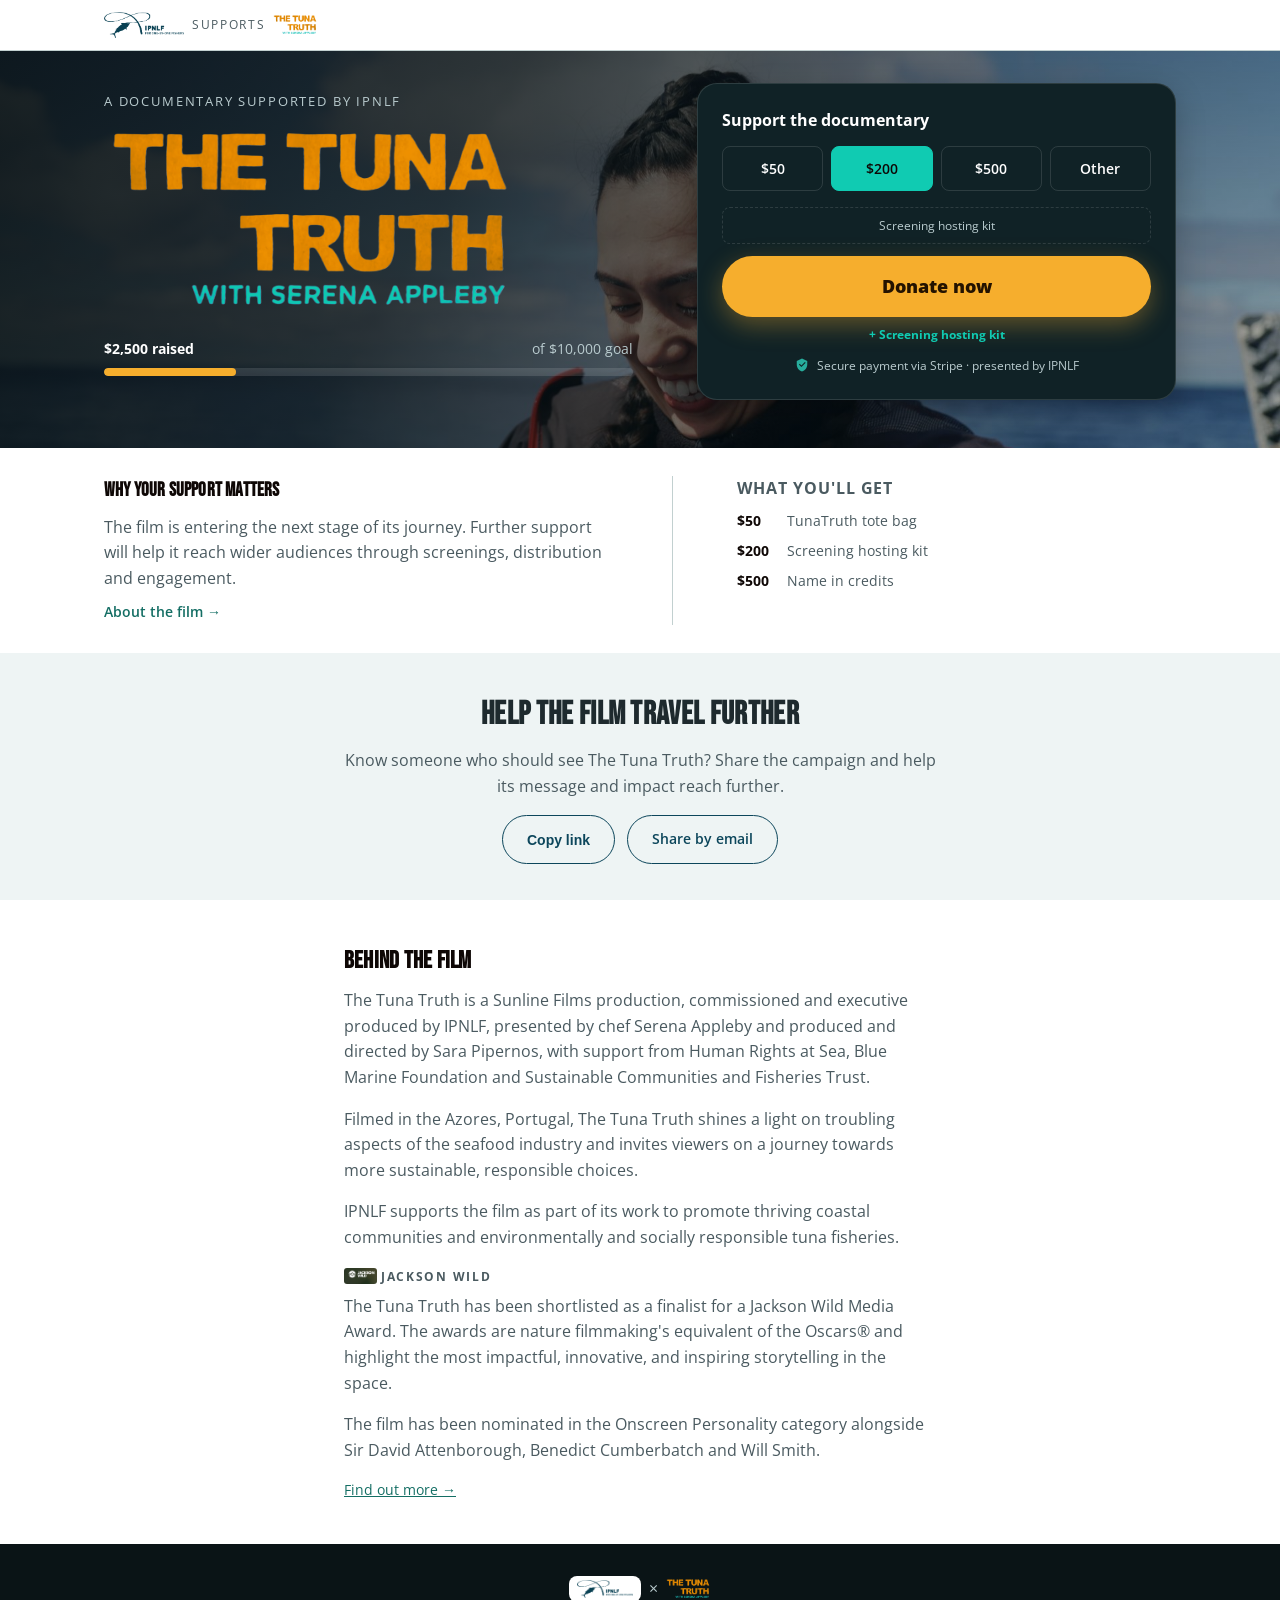
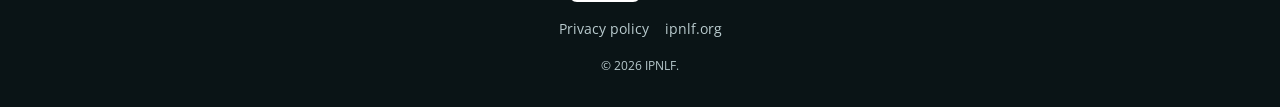
==== commit cd5448a3: "Prototype: merge why-matters + rewards into one section (mockup C) Supersedes mockups A (card grid) " ====
--- a/index.html
+++ b/index.html
@@ -27,8 +27,7 @@
   const sections = [
     TT.header(),
     TT.heroDonate(),
-    TT.whySupportMatters(),
-    TT.rewardsSection(),
+    TT.whyAndRewardsSection(),
     TT.shareBlock(),
     TT.credibility(),
     TT.footer(),
--- a/assets/css/tokens.css
+++ b/assets/css/tokens.css
@@ -17,6 +17,11 @@
   --ipnlf-orange:  #E88C33;
   --ipnlf-gold:    #F6AE2D;
   --ipnlf-teal-deep:  #146E64;
+  /* Sampled directly from the "with Serena Appleby" text baked into
+     tunatruth-logo.png (2026-09-21) — a brighter, more cyan teal than
+     --ipnlf-teal above; kept separate rather than reusing that token
+     so this stays an exact match to the wordmark, not an approximation. */
+  --tunatruth-teal: #10CBB2;
 
   /* ---- Cinematic surface (TunaTruth-specific, campaign feel) ---- */
   --cinema-black:   #0A1416;
--- a/assets/css/components.css
+++ b/assets/css/components.css
@@ -194,11 +194,14 @@
   cursor: pointer;
   transition: background 0.15s, border-color 0.15s;
 }
-.tt-amount:hover { border-color: var(--ipnlf-gold); }
+.tt-amount:hover { border-color: var(--tunatruth-teal); }
+/* Selected-amount uses the wordmark's teal, not gold — gold is kept
+   for the Donate CTA alone, so it stays the one unmistakably
+   actionable colour on the page rather than repeating on this too. */
 .tt-amount.is-selected {
-  background: var(--ipnlf-gold);
-  border-color: var(--ipnlf-gold);
-  color: var(--cta-text);
+  background: var(--tunatruth-teal);
+  border-color: var(--tunatruth-teal);
+  color: var(--ipnlf-ink); /* white failed contrast on this teal (~2:1) — dark ink clears AA */
 }
 /* ---- PROTOTYPE (2026-09-21 fork): supporter reward reveal ----
    Not confirmed — see config.js rewardTiers. Understated on purpose,
@@ -229,6 +232,19 @@
 }
 .tt-cta:hover { background: var(--cta-bg-hover); }
 .tt-cta:active { transform: translateY(1px); }
+/* ---- PROTOTYPE (2026-09-21) — reward callout on the CTA itself ----
+   Sits just below the button, not on top of it, so it never crowds
+   the "Donate now" label. Teal (not gold) so it doesn't read as a
+   second, competing call to action. */
+.tt-cta-wrap { position: relative; }
+.tt-cta__badge {
+  display: block;
+  margin: var(--space-2) 0 0;
+  text-align: center;
+  font-size: var(--fs-caption);
+  font-weight: 700;
+  color: var(--tunatruth-teal);
+}
 .tt-donate-panel__trust {
   display: flex;
   align-items: center;
@@ -264,80 +280,66 @@
 }
 .tt-card__body { margin: 0; color: var(--text-muted); }
 
-/* ---- PROTOTYPE (2026-09-21) — mockup A: reward-tier card grid ----
-   Reuses .tt-section__grid / .tt-card__title above rather than
-   inventing a new grid system. */
-.tt-rewards { padding: 1.75rem 0 2.25rem; }
-.tt-rewards .tt-why__title { margin-bottom: var(--space-1); }
-.tt-rewards .tt-why__body { margin-bottom: var(--space-5); }
-.tt-reward-card {
-  padding: var(--space-4);
-  border: 1px solid var(--border-subtle);
-  border-radius: var(--radius-md);
-  background: var(--surface-soft);
-}
-.tt-reward-card__amount {
-  display: inline-block;
-  margin: 0 0 var(--space-2);
-  padding: 2px var(--space-2);
-  border-radius: var(--radius-pill);
-  background: var(--ipnlf-gold);
-  color: var(--ipnlf-ink, #0b1114);
-  font-weight: 700;
-  font-size: var(--fs-body-sm);
-}
-
-/* ---- PROTOTYPE (2026-09-21) — mockup B: compact reward strip ----
-   Sits directly under the hero, no separate heading treatment — a
-   quieter alternative to mockup A's full card-grid section. */
-.tt-reward-strip-section { padding: var(--space-4) 0; }
-.tt-reward-strip__eyebrow {
-  margin: 0 0 var(--space-3);
-  color: var(--text-muted);
-  font-size: var(--fs-overline);
-  text-transform: uppercase;
-  letter-spacing: var(--ls-overline);
-  text-align: center;
-}
-.tt-reward-strip {
-  display: flex;
-  flex-wrap: wrap;
-  justify-content: center;
-  gap: var(--space-2) var(--space-6);
-  margin: 0;
-  padding: 0;
-  list-style: none;
-}
-.tt-reward-strip__item {
-  display: flex;
-  align-items: baseline;
-  gap: var(--space-2);
-}
-.tt-reward-strip__amount {
-  color: var(--text-strong);
-  font-weight: 700;
-}
-.tt-reward-strip__reward { color: var(--text-muted); }
-@media (max-width: 480px) {
-  .tt-reward-strip { flex-direction: column; align-items: center; gap: var(--space-2); }
-}
-
-/* ---- why your support matters ----
-   Deliberately lighter than a full .tt-section: one short reassurance
-   block, not a third of an information page, so it doesn't compete
-   with the hero/donate panel above it. */
-.tt-why { padding: 1.75rem 0; } /* ~12.5% tighter than the 2rem (space-6) this used to be */
-.tt-why__inner { max-width: var(--container-narrow); }
-.tt-why__title {
+/* ---- PROTOTYPE (2026-09-21) — mockup C: mission copy + rewards,
+   merged into one low-key section (supersedes the separate mockups
+   A/B card-grid and strip sections, and the separate "why matters"
+   section, previously here). Two variants below, picked by
+   MERGED_VARIANT in components.js. Deliberately no cards, no badges,
+   no gold — the point was cutting colour/visual overload. */
+.tt-merged { padding: 1.75rem 0; }
+.tt-merged__grid { display: grid; gap: var(--space-8); grid-template-columns: 1fr; }
+@media (min-width: 720px) {
+  .tt-merged--c1 .tt-merged__grid { grid-template-columns: 1fr 1fr; }
+  .tt-merged--c2 .tt-merged__grid { grid-template-columns: 1.4fr 1fr; }
+}
+.tt-merged__why h2, .tt-merged__rewards h2 {
   margin: 0 0 var(--space-2);
   font-family: var(--font-display);
   font-size: var(--fs-h3);
   color: var(--text-strong);
   letter-spacing: var(--ls-display);
 }
-.tt-why__body { margin: 0 0 var(--space-2); color: var(--text-muted); max-width: 56ch; }
-.tt-why__link { font-size: var(--fs-body-sm); font-weight: 600; text-decoration: none; }
-.tt-why__link:hover { text-decoration: underline; }
+.tt-merged__why p { margin: 0 0 var(--space-2); color: var(--text-muted); max-width: 56ch; }
+.tt-merged__why a { font-size: var(--fs-body-sm); font-weight: 600; text-decoration: none; }
+.tt-merged__why a:hover { text-decoration: underline; }
+
+/* C1 — even columns, hairline divider, reward list stays uncoloured */
+.tt-merged--c1 .tt-merged__rewards {
+  border-top: 1px solid var(--border-subtle);
+  padding-top: var(--space-4);
+}
+@media (min-width: 720px) {
+  .tt-merged--c1 .tt-merged__rewards {
+    border-top: none;
+    border-left: 1px solid var(--border-subtle);
+    padding-top: 0;
+    padding-left: var(--space-8);
+  }
+}
+.tt-merged--c1 .tt-merged__rewards h2 {
+  font-family: var(--font-text);
+  font-size: var(--fs-body);
+  font-weight: 700;
+  color: var(--text-muted);
+  text-transform: uppercase;
+  letter-spacing: 0.06em;
+}
+.tt-merged--c1 .reward-list { list-style: none; margin: 0; padding: 0; display: flex; flex-direction: column; gap: var(--space-2); }
+.tt-merged--c1 .reward-list li { display: flex; gap: var(--space-2); align-items: baseline; font-size: var(--fs-body-sm); }
+.tt-merged--c1 .reward-amount { font-weight: 700; color: var(--text-strong); min-width: 3em; }
+.tt-merged--c1 .reward-text { color: var(--text-muted); }
+
+/* C2 — asymmetric split (why gets more width), amounts pick up a
+   touch of the wordmark teal, nothing else coloured */
+.tt-merged--c2 .tt-merged__rewards h2 {
+  font-size: var(--fs-caption);
+  color: var(--text-muted);
+  text-transform: uppercase;
+  letter-spacing: 0.1em;
+}
+.tt-merged--c2 .reward-list { list-style: none; margin: 0; padding: 0; display: flex; flex-direction: column; gap: var(--space-2); }
+.tt-merged--c2 .reward-list li { font-size: var(--fs-body-sm); color: var(--text-muted); }
+.tt-merged--c2 .reward-amount { color: var(--tunatruth-teal); font-weight: 700; }
 
 /* ---- share ---- */
 .tt-share { text-align: center; max-width: var(--container-narrow); }
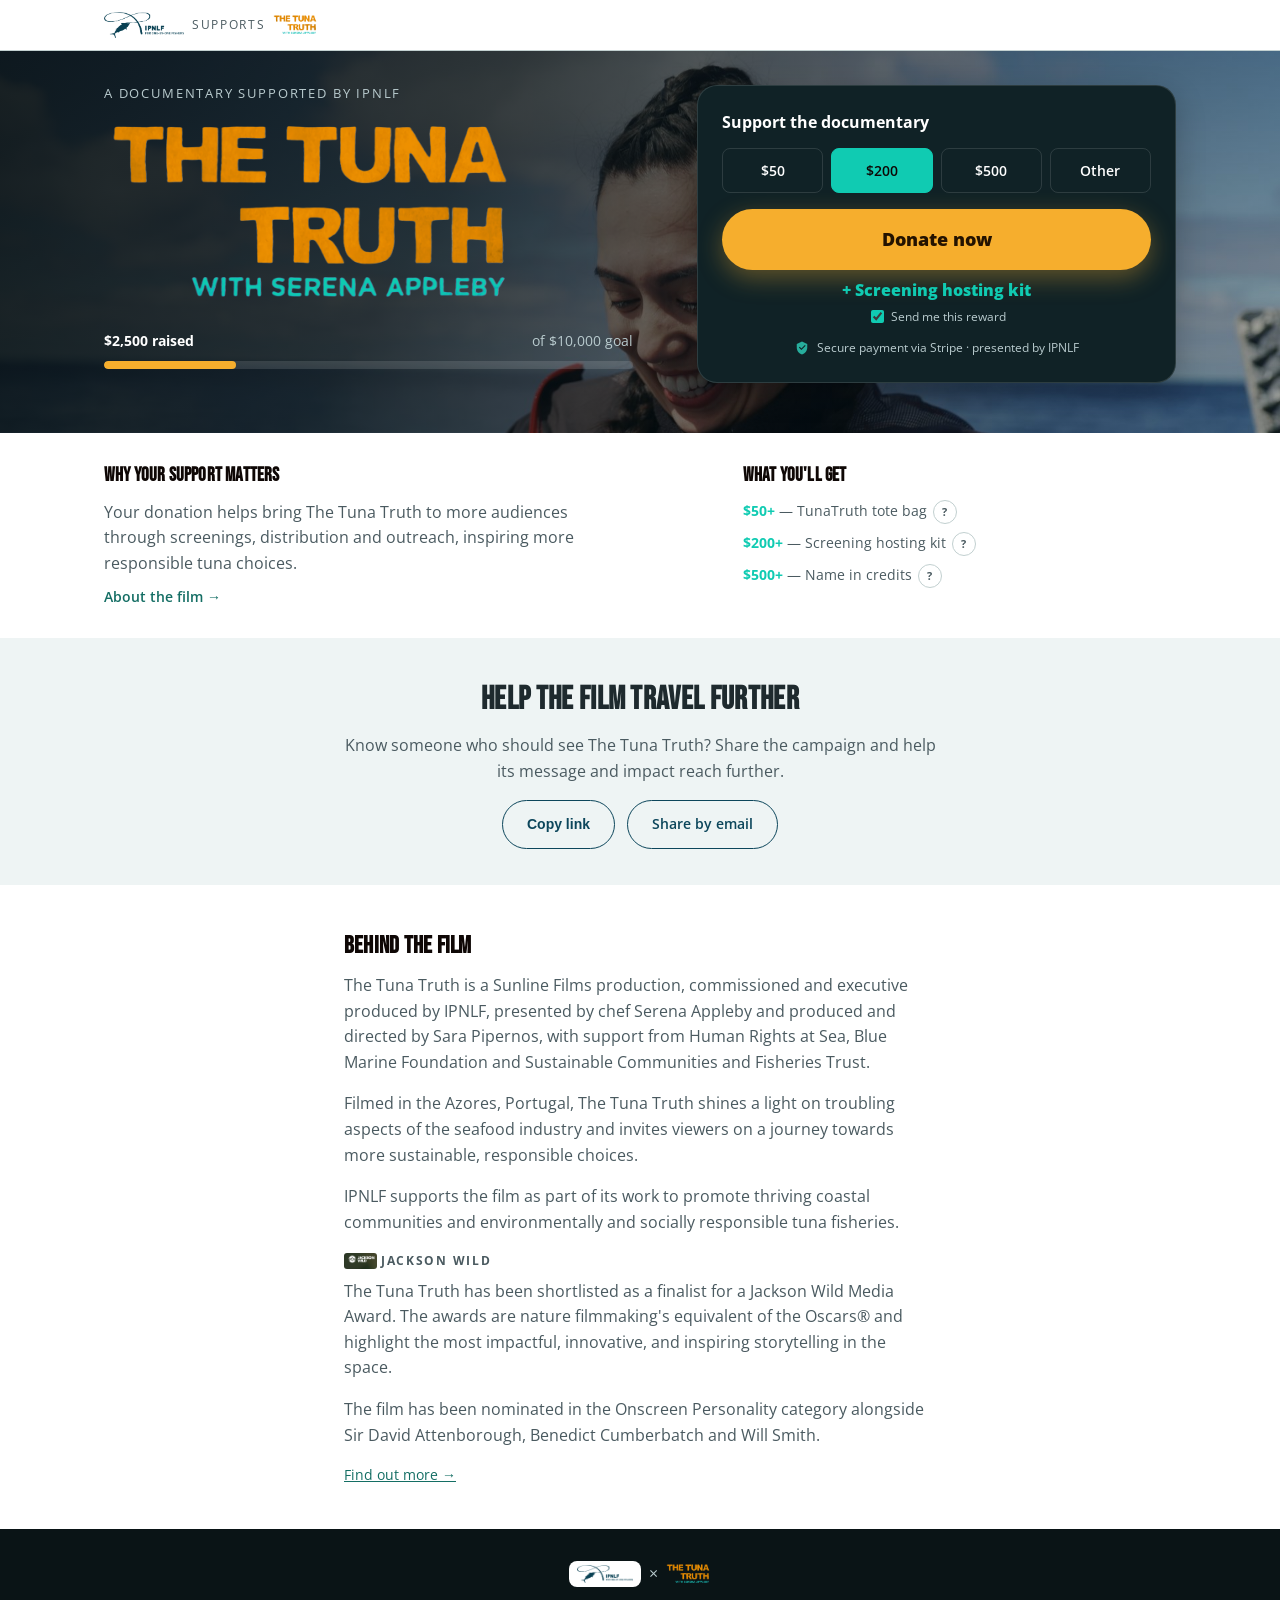
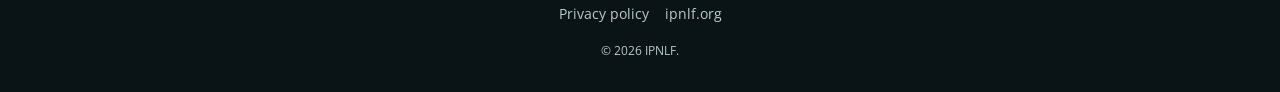
==== commit 5cba0262: "Accessibility/mobile fixes from review, plus a copy change Addresses the review's point 5 (mobile an" ====
--- a/index.html
+++ b/index.html
@@ -19,20 +19,48 @@
 <link rel="stylesheet" href="assets/css/components.css">
 </head>
 <body>
-<div id="app"></div>
+<!-- ACCESSIBILITY (2026-09-22, from review): header/main/footer are now
+     three separate mount points, not one flat #app div, so <header>
+     and <footer> (rendered by TT.header()/TT.footer()) stay TOP-LEVEL
+     siblings of <main> rather than descendants of it — nesting them
+     inside <main> would have silently stripped their implicit
+     "banner"/"contentinfo" landmark roles. -->
+<noscript>
+  <!-- ACCESSIBILITY (2026-09-22, from review): "the entire donation
+       interface depends on JavaScript rendering successfully" — this
+       covers the JS-disabled case with real, working Stripe links.
+       It does NOT cover "JS enabled but a script throws" — the only
+       full fix for that is pre-rendering the HTML (a build step),
+       which is a bigger architecture change than today's scope; see
+       README. These links are duplicated from config.js by hand —
+       if the amounts/URLs there ever change, update here too. -->
+  <div style="max-width:640px;margin:40px auto;padding:0 24px;font-family:Arial,sans-serif;color:#1E2A2E;">
+    <h1>The Tuna Truth — Support the documentary</h1>
+    <p>This page works best with JavaScript enabled, but you can still donate directly via Stripe:</p>
+    <ul>
+      <li><a href="https://donate.stripe.com/6oU3cveBnf8tekfeOb97G00">Donate $50</a></li>
+      <li><a href="https://donate.stripe.com/5kQ4gzdxj7G1ekfdK797G01">Donate $200</a></li>
+      <li><a href="https://donate.stripe.com/00wdR9dxjd0ldgb9tR97G06">Donate $500</a></li>
+      <li><a href="https://donate.stripe.com/aFa9AT0Kx2lHb836hF97G05">Choose your own amount</a></li>
+    </ul>
+  </div>
+</noscript>
+
+<div id="app-header"></div>
+<main id="app-main"></main>
+<div id="app-footer"></div>
 
 <script src="assets/js/config.js"></script>
 <script src="assets/js/components.js"></script>
 <script>
-  const sections = [
-    TT.header(),
+  document.getElementById('app-header').innerHTML = TT.header();
+  document.getElementById('app-main').innerHTML = [
     TT.heroDonate(),
     TT.whyAndRewardsSection(),
     TT.shareBlock(),
     TT.credibility(),
-    TT.footer(),
-  ];
-  document.getElementById('app').innerHTML = sections.join('');
+  ].join('');
+  document.getElementById('app-footer').innerHTML = TT.footer();
   TT.initInteractions();
 </script>
 <!-- Cloudflare Web Analytics -->
--- a/assets/css/components.css
+++ b/assets/css/components.css
@@ -16,6 +16,13 @@
   font-size: var(--fs-body);
   line-height: var(--lh-body);
   -webkit-font-smoothing: antialiased;
+  /* ACCESSIBILITY (2026-09-22, from review) — defence in depth against
+     horizontal page overflow at narrow widths (320px). The specific
+     cause found (the reward tooltip) is fixed at its source too — see
+     .reward-info__tip — but nothing on this page is meant to need
+     horizontal scrolling, so this is a deliberate backstop against
+     any future element doing the same thing unnoticed. */
+  overflow-x: hidden;
 }
 
 img { max-width: 100%; display: block; }
@@ -95,10 +102,34 @@
   gap: var(--space-6);
   grid-template-columns: 1fr;
 }
+/* MOBILE (2026-09-22, from review) — hidden by default (desktop/tablet
+   use the photo as the section background instead, where the panel
+   doesn't cover most of it). Kept deliberately short rather than a
+   taller, more generous crop: this page has a hard-won budget for
+   keeping the Donate button above the fold on small phones (see the
+   review's own point 5 opener, "a meaningful success"). First pass at
+   110px actually broke that budget — re-tested at 320x568/375x667
+   after adding it and found the button (320px) and trust line (375px)
+   both pushed just past the fold. Trimmed here and again in the
+   480px block below until re-tested clean at all three of the
+   review's own viewports (320x568, 375x667, 390x844). */
+.tt-hero__photo-mobile { display: none; }
+@media (max-width: 859px) {
+  .tt-hero { background-image: none; padding-top: 0; }
+  .tt-hero__photo-mobile {
+    display: block;
+    width: 100%;
+    height: 90px;
+    margin-bottom: var(--space-2);
+    object-fit: cover;
+    object-position: center 35%;
+  }
+}
 /* Tighten the above-the-fold block on small phones so the CTA (and
    ideally the trust line under it) clears the viewport without
    scrolling, even once browser chrome eats into real usable height. */
 @media (max-width: 480px) {
+  .tt-hero__photo-mobile { height: 70px; margin-bottom: var(--space-1); }
   .tt-hero { padding: var(--space-3) 0 var(--space-4); }
   .tt-hero__grid { gap: var(--space-3); }
   .tt-hero__eyebrow { margin-bottom: var(--space-1); font-size: 0.7rem; }
@@ -113,7 +144,6 @@
      on common phones with both new elements present. */
   .tt-progress { margin-bottom: var(--space-2); }
   .tt-progress__stats { margin-bottom: var(--space-1); }
-  .tt-donate-panel__reward { padding: var(--space-1) var(--space-2); margin-bottom: var(--space-2); }
 }
 @media (min-width: 860px) {
   .tt-hero__grid { grid-template-columns: 1.05fr 0.95fr; align-items: center; gap: var(--space-8); }
@@ -202,19 +232,6 @@
   background: var(--tunatruth-teal);
   border-color: var(--tunatruth-teal);
   color: var(--ipnlf-ink); /* white failed contrast on this teal (~2:1) — dark ink clears AA */
-}
-/* ---- PROTOTYPE (2026-09-21 fork): supporter reward reveal ----
-   Not confirmed — see config.js rewardTiers. Understated on purpose,
-   per the brief's "amount stays primary" preference: one small line,
-   not a table or badge, so it doesn't compete with the CTA. */
-.tt-donate-panel__reward {
-  margin: 0 0 var(--space-3);
-  padding: var(--space-2) var(--space-3);
-  border: 1px dashed var(--border-on-dark);
-  border-radius: var(--radius-sm);
-  color: var(--text-on-dark-soft);
-  font-size: var(--fs-caption);
-  text-align: center;
 }
 .tt-cta {
   display: block;
@@ -235,16 +252,37 @@
 /* ---- PROTOTYPE (2026-09-21) — reward callout on the CTA itself ----
    Sits just below the button, not on top of it, so it never crowds
    the "Donate now" label. Teal (not gold) so it doesn't read as a
-   second, competing call to action. */
+   second, competing call to action. Sized up from the first pass
+   (caption → body, 700 → 800) per feedback that it read too quietly
+   next to the amount it's meant to reinforce. */
 .tt-cta-wrap { position: relative; }
 .tt-cta__badge {
   display: block;
   margin: var(--space-2) 0 0;
   text-align: center;
+  font-size: var(--fs-body);
+  font-weight: 800;
+  color: var(--tunatruth-teal);
+}
+.tt-cta__badge--optedout {
+  color: var(--text-on-dark-soft);
+  text-decoration: line-through;
+  font-weight: 700;
+}
+/* ---- PROTOTYPE (2026-09-21) — reward opt-out, UI only ----
+   See the long comment in components.js donatePanel(): this toggles
+   the badge's look only, it doesn't reach Stripe or fulfilment yet. */
+.tt-cta-optout {
+  display: flex;
+  align-items: center;
+  justify-content: center;
+  gap: var(--space-1);
+  margin: var(--space-1) 0 0;
   font-size: var(--fs-caption);
-  font-weight: 700;
-  color: var(--tunatruth-teal);
-}
+  color: var(--text-on-dark-soft);
+  cursor: pointer;
+}
+.tt-cta-optout input { accent-color: var(--tunatruth-teal); }
 .tt-donate-panel__trust {
   display: flex;
   align-items: center;
@@ -280,18 +318,21 @@
 }
 .tt-card__body { margin: 0; color: var(--text-muted); }
 
-/* ---- PROTOTYPE (2026-09-21) — mockup C: mission copy + rewards,
-   merged into one low-key section (supersedes the separate mockups
-   A/B card-grid and strip sections, and the separate "why matters"
-   section, previously here). Two variants below, picked by
-   MERGED_VARIANT in components.js. Deliberately no cards, no badges,
-   no gold — the point was cutting colour/visual overload. */
+/* ---- PROTOTYPE (2026-09-21) — mockup C2: mission copy + rewards,
+   merged into one low-key section (supersedes mockups A/B and the
+   C1 variant of this one — see components.js). Deliberately no
+   cards, no badges, no gold — the point was cutting colour/visual
+   overload. Mission copy gets more width and reads first; reward
+   amounts pick up a touch of the wordmark teal, nothing else
+   coloured; an illustrative reward image sits on the right. */
 .tt-merged { padding: 1.75rem 0; }
-.tt-merged__grid { display: grid; gap: var(--space-8); grid-template-columns: 1fr; }
+.tt-merged__grid { display: grid; gap: var(--space-6); grid-template-columns: 1fr; }
 @media (min-width: 720px) {
-  .tt-merged--c1 .tt-merged__grid { grid-template-columns: 1fr 1fr; }
-  .tt-merged--c2 .tt-merged__grid { grid-template-columns: 1.4fr 1fr; }
-}
+  .tt-merged__grid { grid-template-columns: 1.4fr 1fr; }
+}
+/* Rewards heading matches the "why" heading exactly (feedback:
+   previously smaller/caption-styled, read as less important than it
+   should) — both just target h2 here rather than needing two rules. */
 .tt-merged__why h2, .tt-merged__rewards h2 {
   margin: 0 0 var(--space-2);
   font-family: var(--font-display);
@@ -303,43 +344,60 @@
 .tt-merged__why a { font-size: var(--fs-body-sm); font-weight: 600; text-decoration: none; }
 .tt-merged__why a:hover { text-decoration: underline; }
 
-/* C1 — even columns, hairline divider, reward list stays uncoloured */
-.tt-merged--c1 .tt-merged__rewards {
-  border-top: 1px solid var(--border-subtle);
-  padding-top: var(--space-4);
-}
-@media (min-width: 720px) {
-  .tt-merged--c1 .tt-merged__rewards {
-    border-top: none;
-    border-left: 1px solid var(--border-subtle);
-    padding-top: 0;
-    padding-left: var(--space-8);
-  }
-}
-.tt-merged--c1 .tt-merged__rewards h2 {
-  font-family: var(--font-text);
-  font-size: var(--fs-body);
+.reward-list { list-style: none; margin: 0; padding: 0; display: flex; flex-direction: column; gap: var(--space-2); }
+.reward-list li { font-size: var(--fs-body-sm); color: var(--text-muted); display: flex; align-items: baseline; gap: var(--space-1); flex-wrap: wrap; }
+.reward-amount { color: var(--tunatruth-teal); font-weight: 700; }
+
+/* ---- PROTOTYPE (2026-09-21) — (?) tooltip per reward ----
+   Placeholder content only (config.js rewardDetails is empty) — fill
+   that in per tier rather than styling around it here.
+   ACCESSIBILITY (2026-09-22, from review): rebuilt as a real <button>
+   with a real child element for the tip (see initInteractions() in
+   components.js) instead of a role="button" span with a ::after
+   tooltip. Two review findings this fixes: (1) touch target was
+   16x16px, now 24x24; (2) the old ::after tooltip was a fixed-width
+   absolutely-positioned box that could push the page into horizontal
+   overflow once real (longer) copy replaced the placeholder text —
+   the tip below is display:none by default (zero layout box, zero
+   overflow risk) and position:fixed, measured and clamped to the
+   viewport by JS only while open. */
+.reward-info {
+  display: inline-flex;
+  align-items: center;
+  justify-content: center;
+  width: 24px;
+  height: 24px;
+  margin-left: 2px;
+  padding: 0;
+  border-radius: 50%;
+  border: 1px solid var(--border-subtle);
+  background: none;
+  color: var(--text-muted);
+  font: inherit;
+  font-size: 0.7rem;
   font-weight: 700;
-  color: var(--text-muted);
-  text-transform: uppercase;
-  letter-spacing: 0.06em;
-}
-.tt-merged--c1 .reward-list { list-style: none; margin: 0; padding: 0; display: flex; flex-direction: column; gap: var(--space-2); }
-.tt-merged--c1 .reward-list li { display: flex; gap: var(--space-2); align-items: baseline; font-size: var(--fs-body-sm); }
-.tt-merged--c1 .reward-amount { font-weight: 700; color: var(--text-strong); min-width: 3em; }
-.tt-merged--c1 .reward-text { color: var(--text-muted); }
-
-/* C2 — asymmetric split (why gets more width), amounts pick up a
-   touch of the wordmark teal, nothing else coloured */
-.tt-merged--c2 .tt-merged__rewards h2 {
+  cursor: help;
+  flex-shrink: 0;
+}
+.reward-info:hover, .reward-info:focus-visible, .reward-info[aria-expanded="true"] {
+  border-color: var(--tunatruth-teal);
+  color: var(--tunatruth-teal);
+  outline: none;
+}
+.reward-info__tip {
+  display: none;
+  position: fixed;
+  min-width: 140px;
+  max-width: 220px;
+  padding: var(--space-2) var(--space-3);
+  border-radius: var(--radius-sm);
+  background: var(--surface-dark);
+  color: var(--text-on-dark);
   font-size: var(--fs-caption);
-  color: var(--text-muted);
-  text-transform: uppercase;
-  letter-spacing: 0.1em;
-}
-.tt-merged--c2 .reward-list { list-style: none; margin: 0; padding: 0; display: flex; flex-direction: column; gap: var(--space-2); }
-.tt-merged--c2 .reward-list li { font-size: var(--fs-body-sm); color: var(--text-muted); }
-.tt-merged--c2 .reward-amount { color: var(--tunatruth-teal); font-weight: 700; }
+  font-weight: 400;
+  text-align: left;
+  z-index: 5;
+}
 
 /* ---- share ---- */
 .tt-share { text-align: center; max-width: var(--container-narrow); }
